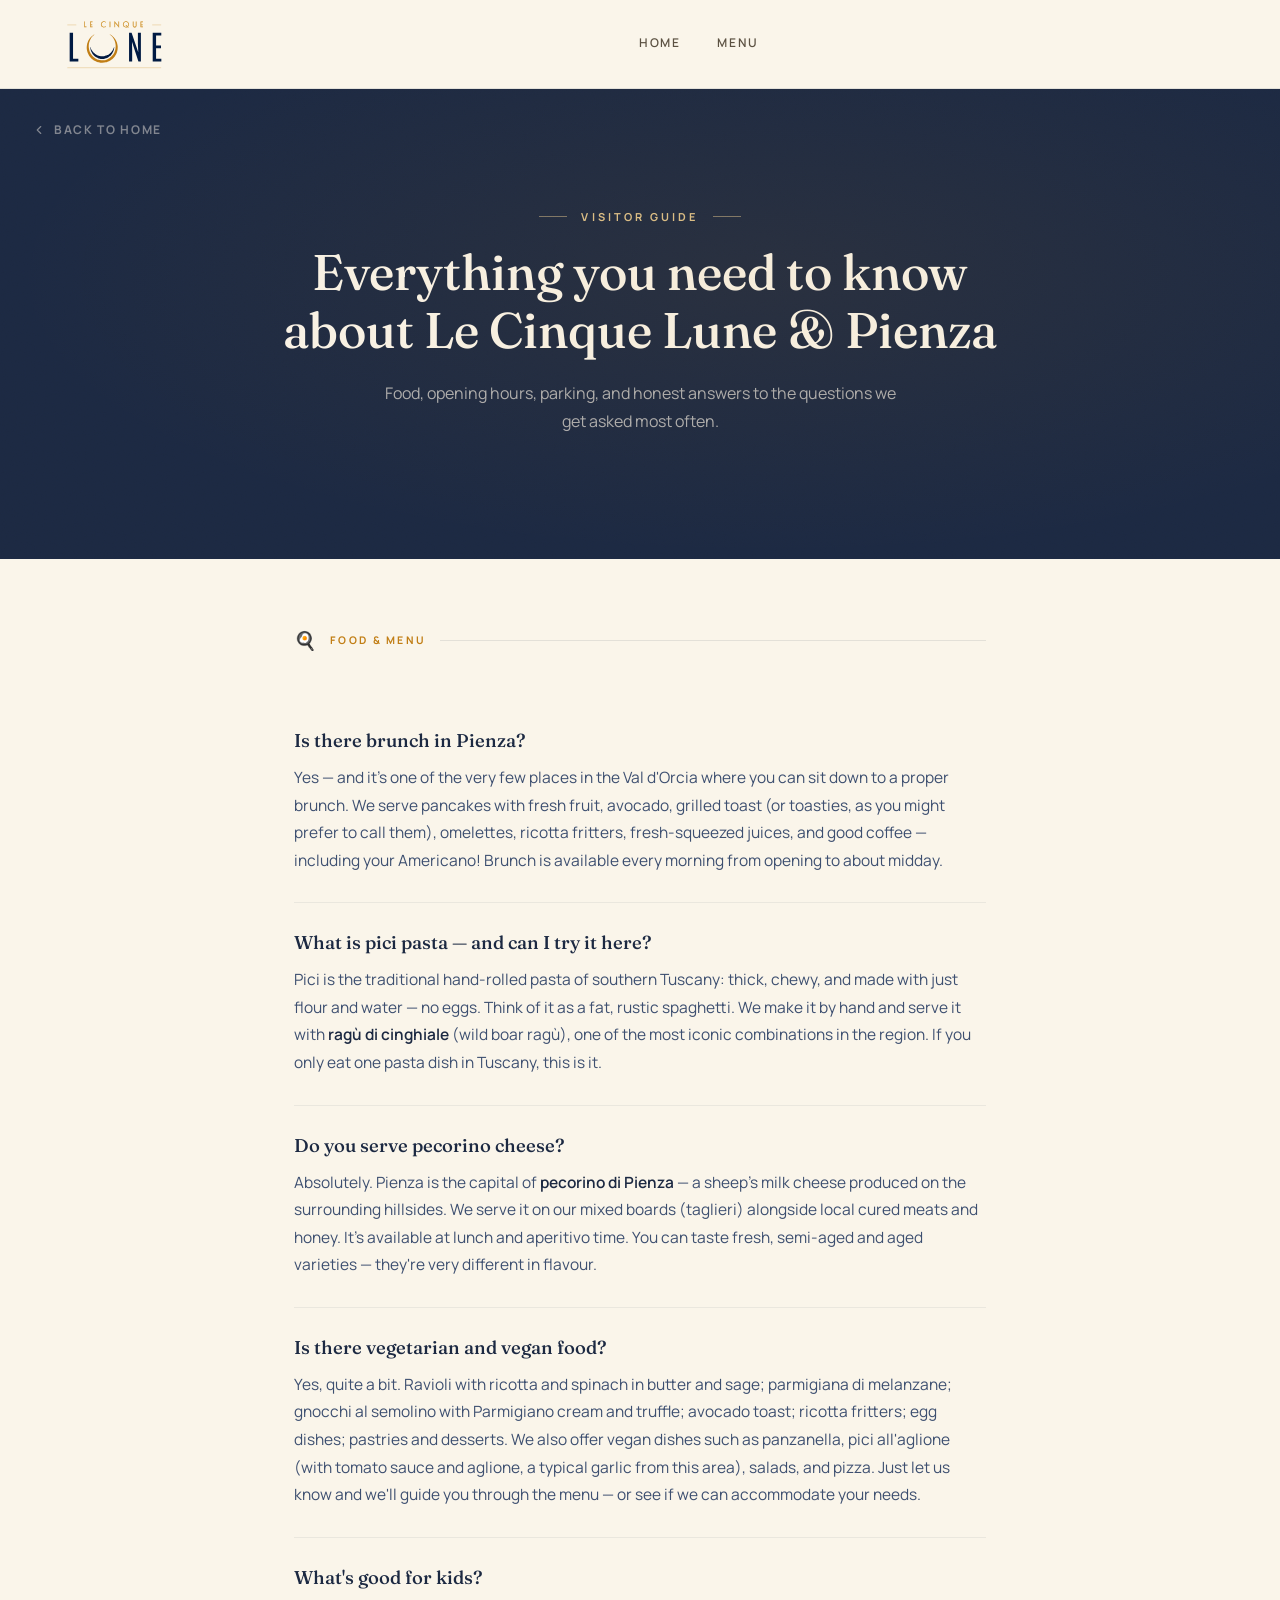
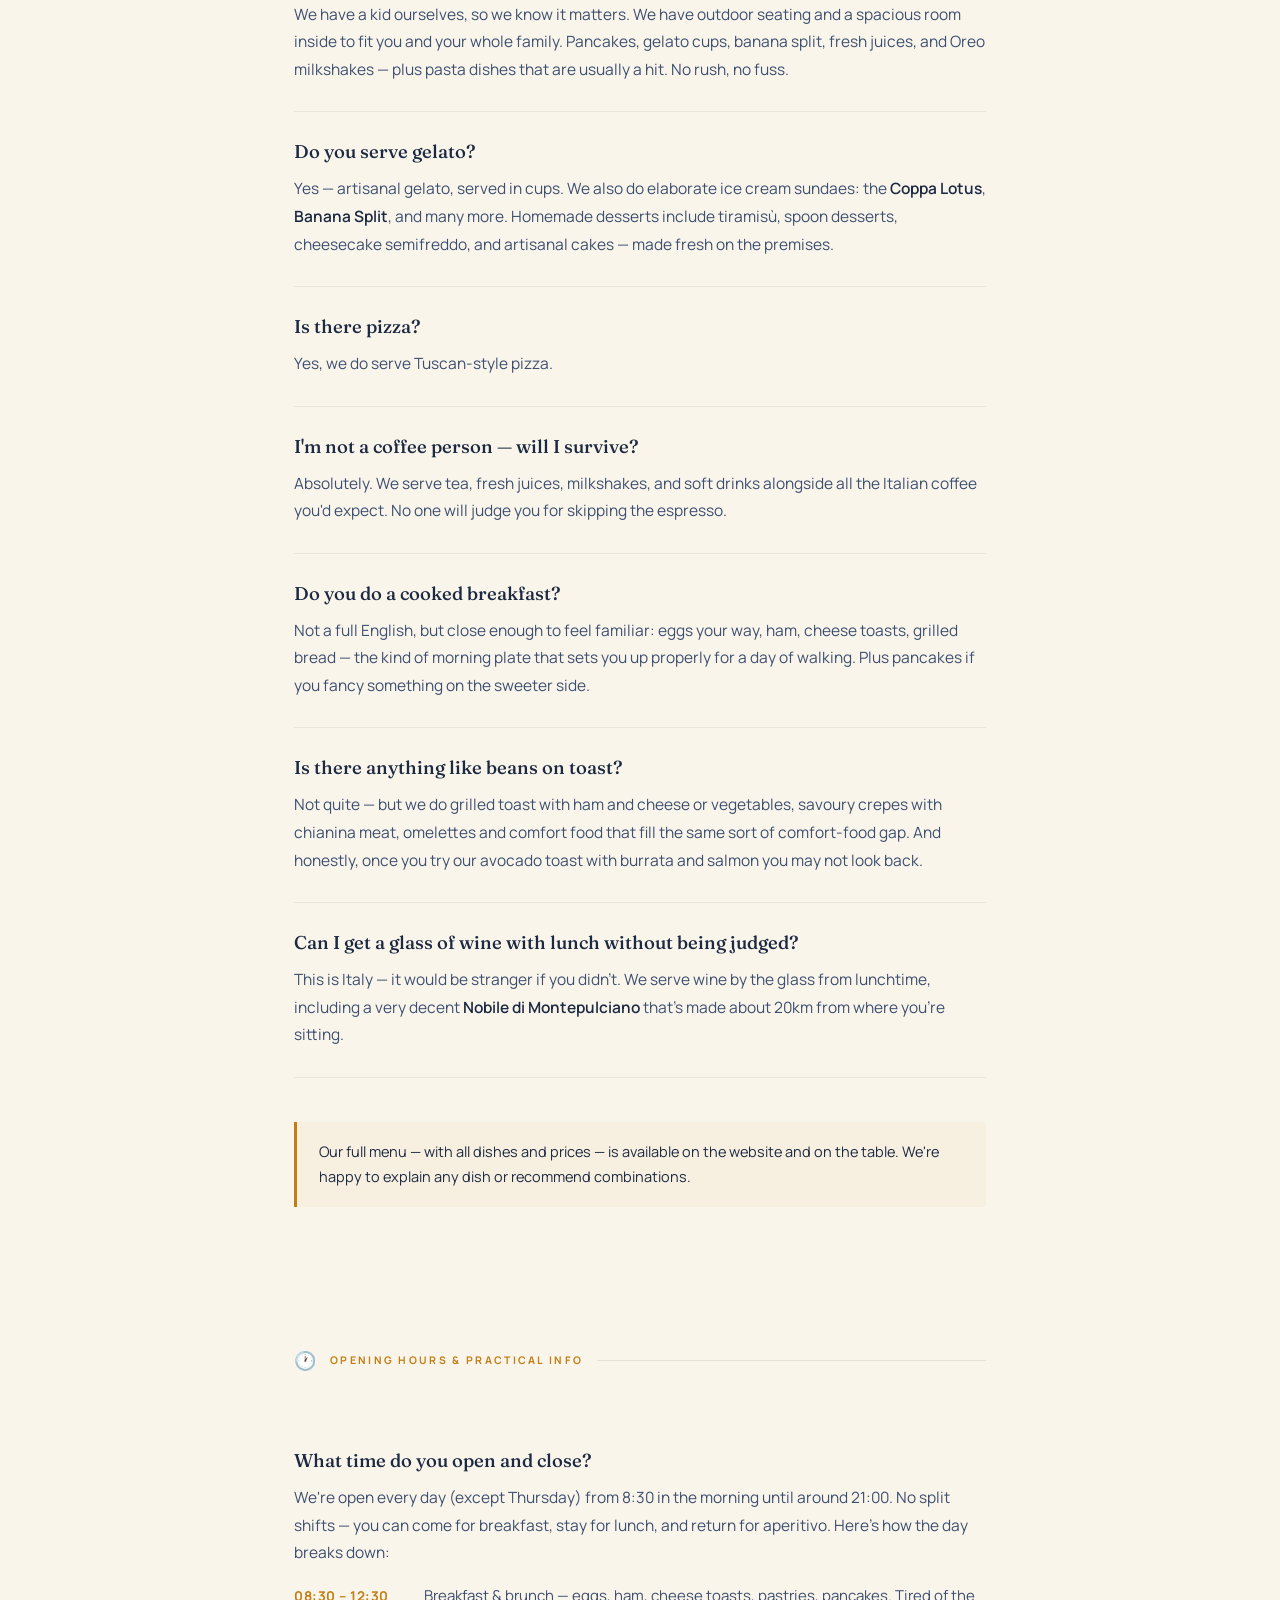
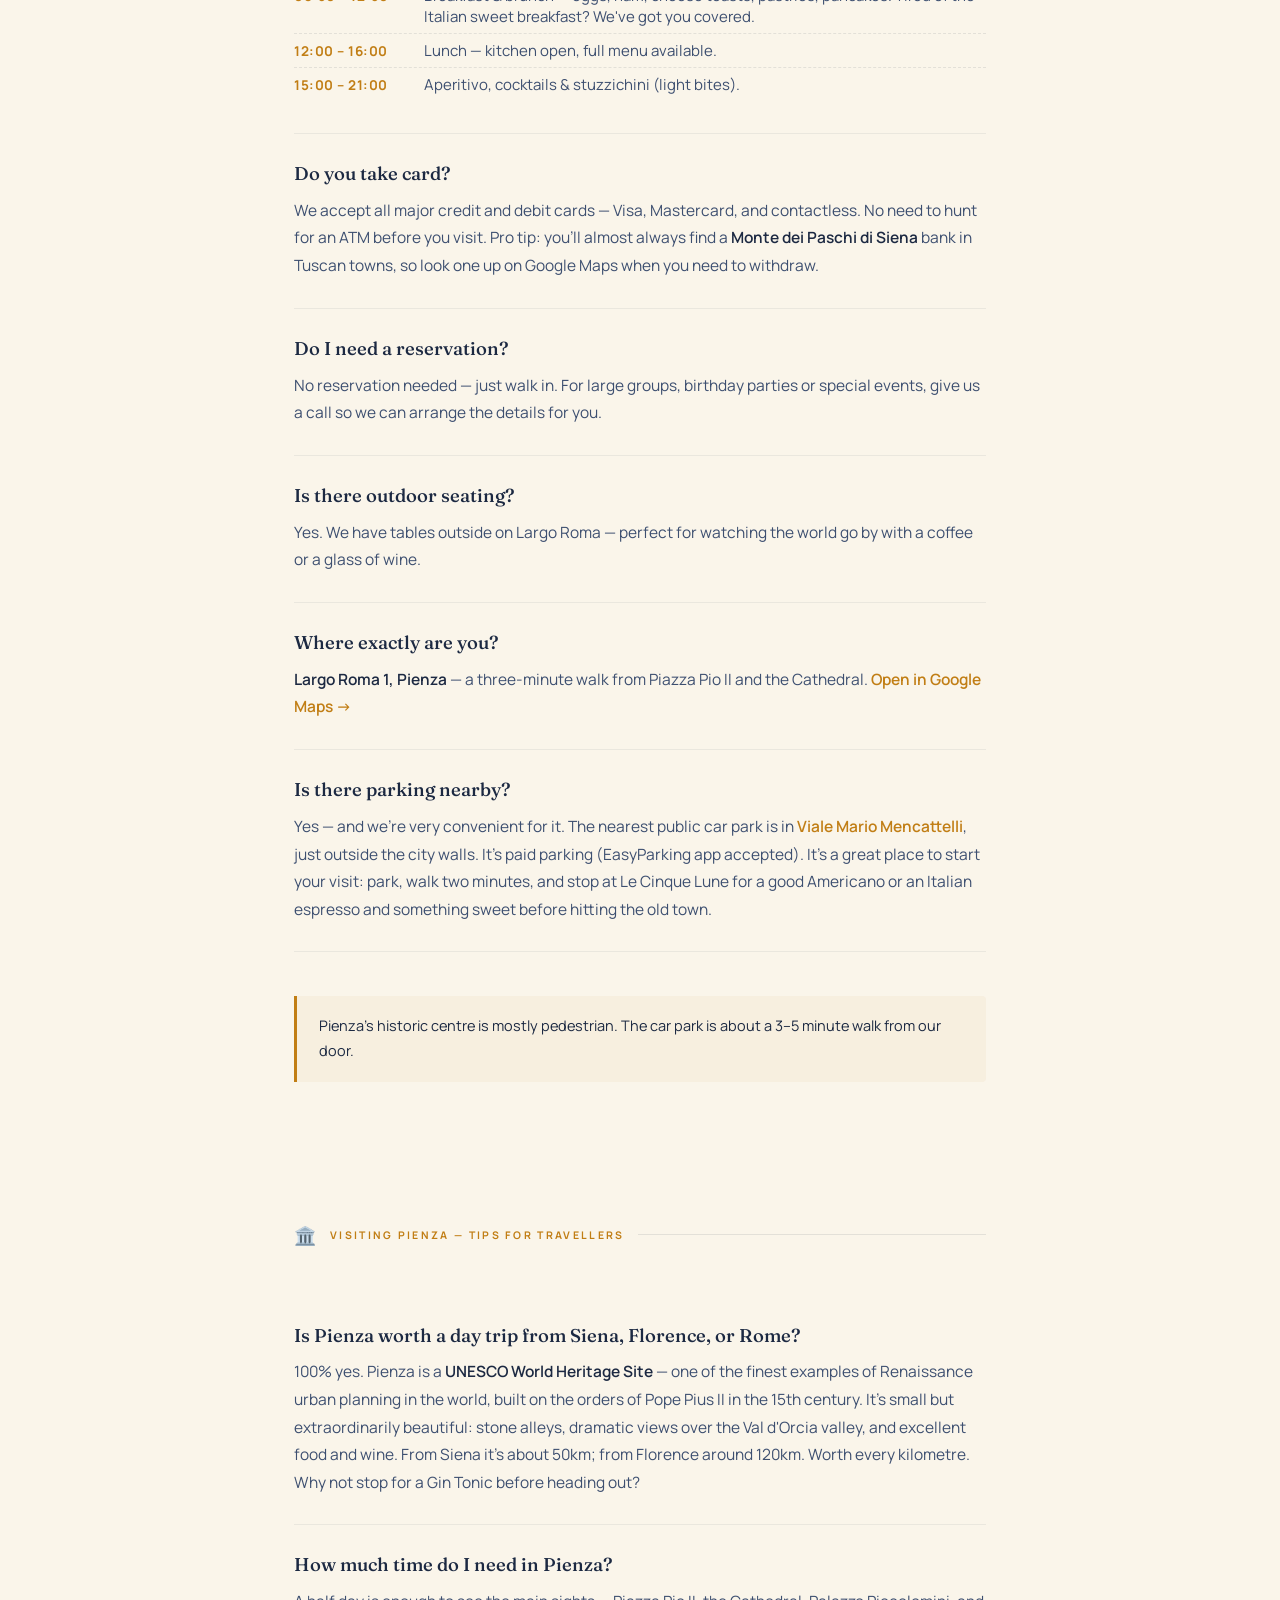
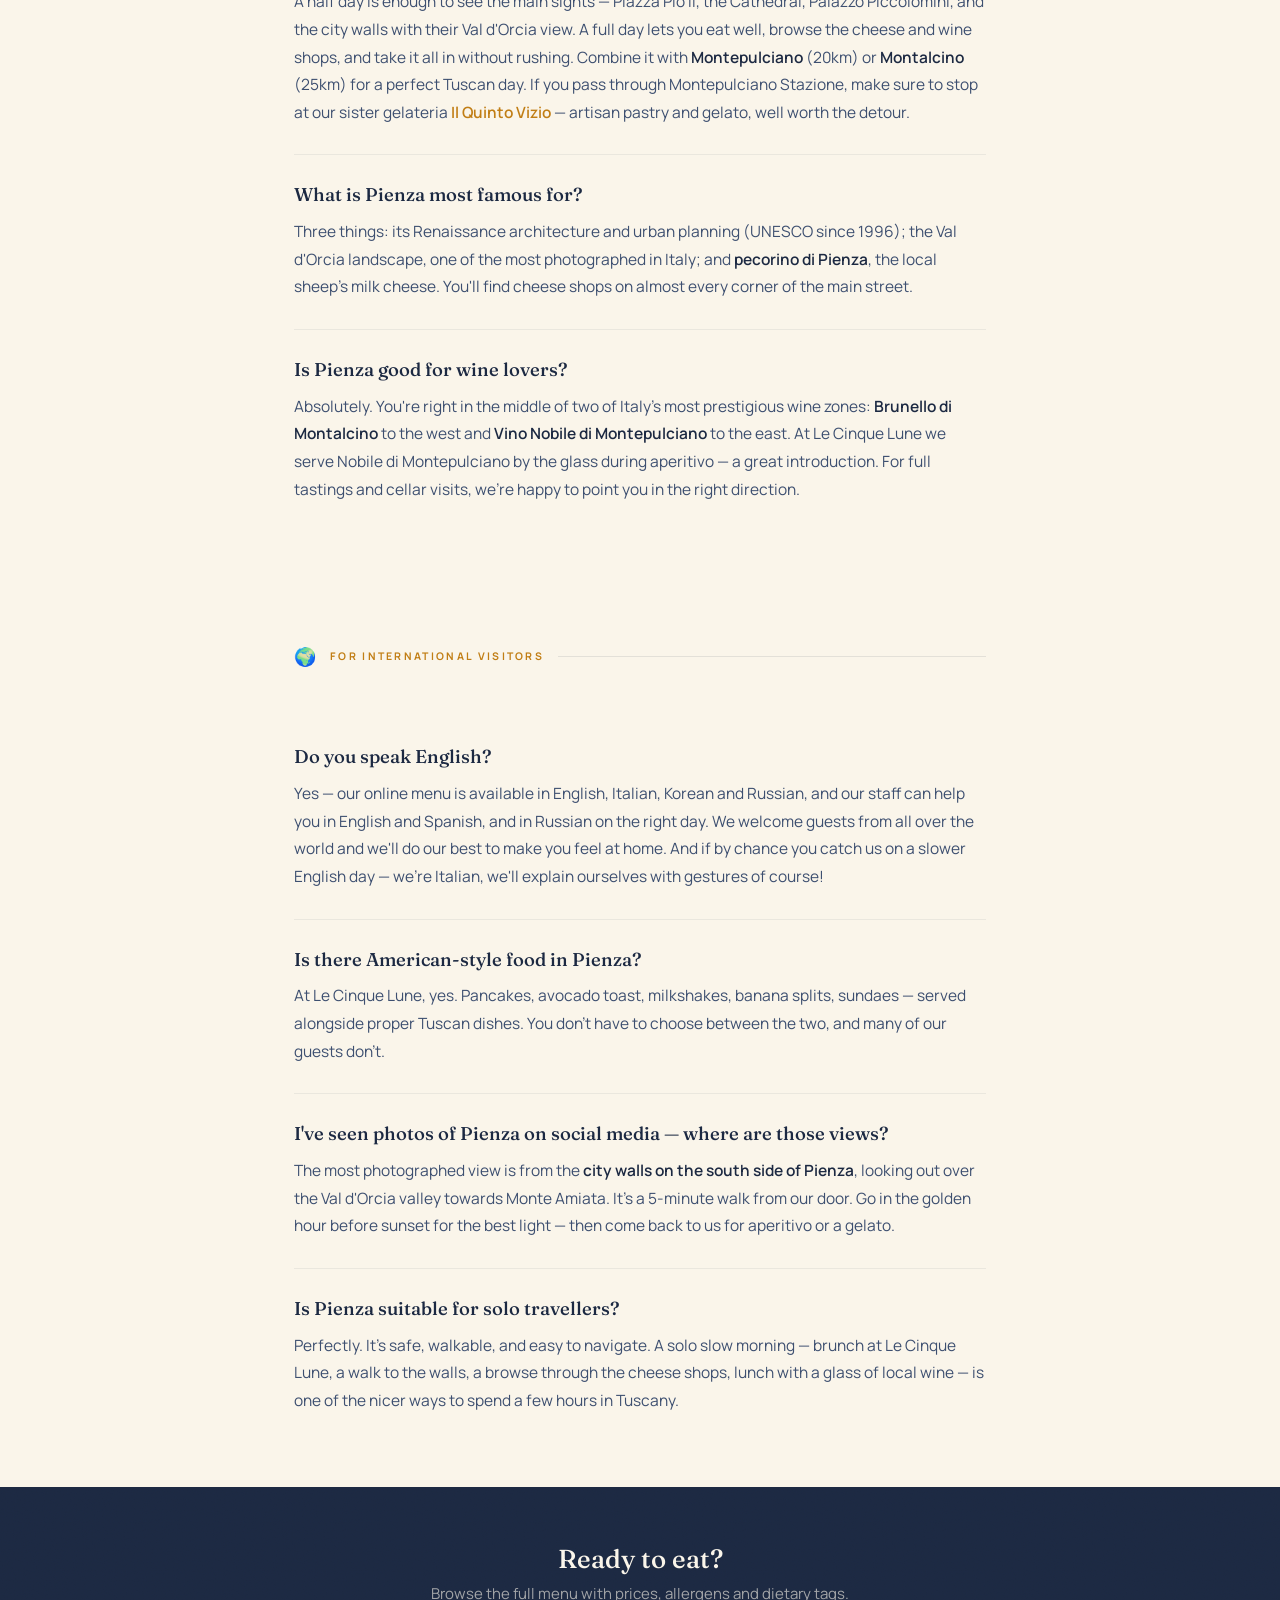
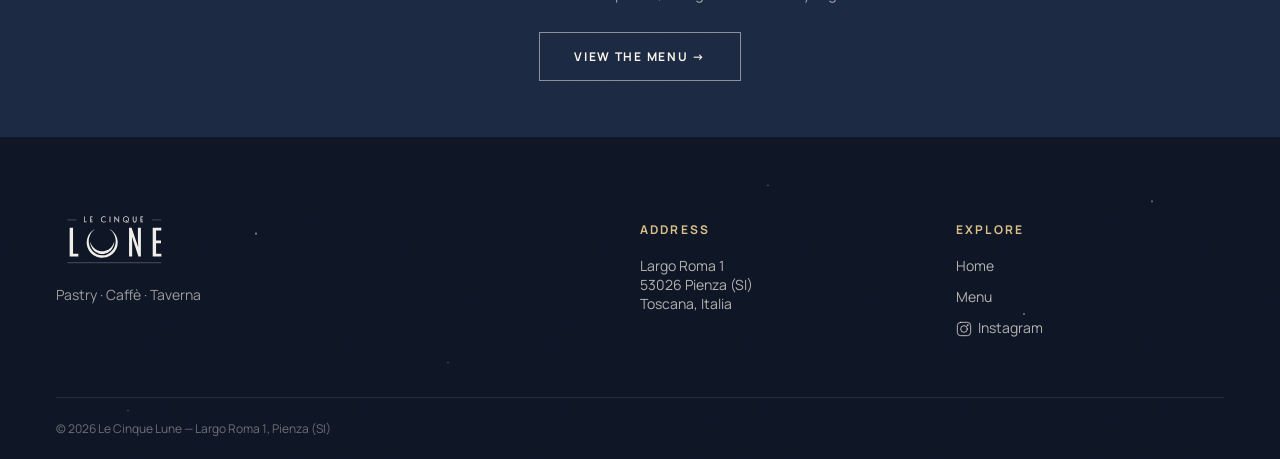
==== about-en.html @ 9eab8d83 "Aggiunge pagina Visitor Guide inglese e migliora SEO - Nuova about-en.html: FAQ completa (cibo, orar" ====
<!DOCTYPE html>
<html lang="en">
<head>
  <meta charset="UTF-8">
  <meta name="viewport" content="width=device-width, initial-scale=1.0">
  <title>Brunch, Food & Visiting Pienza | Le Cinque Lune Guide</title>
  <meta name="description" content="Everything you need to know about eating at Le Cinque Lune in Pienza — brunch, pici pasta, gelato, opening hours, parking, and tips for visiting the Val d'Orcia.">
  <link rel="icon" type="image/svg+xml" href="logo/favicon.svg">
  <link rel="preconnect" href="https://fonts.googleapis.com">
  <link rel="preconnect" href="https://fonts.gstatic.com" crossorigin>
  <link href="https://fonts.googleapis.com/css2?family=Antonio:wght@300&family=Fraunces:ital,opsz,wght@0,9..144,400;0,9..144,500;0,9..144,600;1,9..144,400;1,9..144,500&family=Manrope:wght@400;500;600;700&display=swap" rel="stylesheet">
  <link rel="stylesheet" href="files/style.css">
  <script type="application/ld+json">
  {
    "@context": "https://schema.org",
    "@type": "FAQPage",
    "mainEntity": [
      {"@type":"Question","name":"Is there brunch in Pienza?","acceptedAnswer":{"@type":"Answer","text":"Yes — and Le Cinque Lune is one of the very few places in the Val d'Orcia where you can sit down to a proper brunch. Pancakes with fresh fruit, avocado, grilled toast, omelettes, ricotta fritters, fresh-squeezed juices, and good coffee. Brunch is available every morning from opening until about midday."}},
      {"@type":"Question","name":"What is pici pasta and can I try it in Pienza?","acceptedAnswer":{"@type":"Answer","text":"Pici is the traditional hand-rolled pasta of southern Tuscany: thick, chewy, made with just flour and water — no eggs. Think of it as a fat, rustic spaghetti. At Le Cinque Lune we make it by hand and serve it with ragù di cinghiale (wild boar ragù), one of the most iconic combinations in the region."}},
      {"@type":"Question","name":"Do you serve pecorino cheese in Pienza?","acceptedAnswer":{"@type":"Answer","text":"Absolutely. Pienza is the capital of pecorino di Pienza — a sheep's milk cheese produced on the surrounding hillsides. We serve it on mixed boards alongside local cured meats and honey at lunch and aperitivo time. Fresh, semi-aged and aged varieties are all available."}},
      {"@type":"Question","name":"Is there vegetarian and vegan food at Le Cinque Lune?","acceptedAnswer":{"@type":"Answer","text":"Yes, quite a bit. Ravioli with ricotta and spinach in butter and sage; parmigiana di melanzane; gnocchi al semolino with Parmigiano cream and truffle; avocado toast; ricotta fritters; egg dishes; pastries and desserts. We also offer vegan dishes such as panzanella, pici all'aglione, salads, and pizza."}},
      {"@type":"Question","name":"Do I need a reservation at Le Cinque Lune?","acceptedAnswer":{"@type":"Answer","text":"No reservation needed — just walk in. For large groups, birthday parties or special events, give us a call so we can arrange the details for you."}},
      {"@type":"Question","name":"What time does Le Cinque Lune open and close?","acceptedAnswer":{"@type":"Answer","text":"We're open every day (except Thursday) from 8:30 in the morning until around 21:00. No split shifts. Breakfast and brunch run from 08:30 to 12:30, lunch from 12:00 to 16:00, and aperitivo from 15:00 to 21:00."}},
      {"@type":"Question","name":"Is there parking near Le Cinque Lune in Pienza?","acceptedAnswer":{"@type":"Answer","text":"Yes. The nearest public car park is in Viale Mario Mencattelli, just outside the city walls — about a 3 to 5 minute walk from our door. It's a paid parking (EasyParking app accepted). Park, walk two minutes, and stop at Le Cinque Lune for a coffee or something sweet before hitting the old town."}},
      {"@type":"Question","name":"Is Pienza worth a day trip from Siena or Florence?","acceptedAnswer":{"@type":"Answer","text":"100% yes. Pienza is a UNESCO World Heritage Site — one of the finest examples of Renaissance urban planning in the world. It's small but extraordinarily beautiful: stone alleys, dramatic views over the Val d'Orcia, and excellent food and wine. From Siena it's about 50km; from Florence around 120km."}},
      {"@type":"Question","name":"What is Pienza most famous for?","acceptedAnswer":{"@type":"Answer","text":"Three things: its Renaissance architecture and urban planning (UNESCO since 1996); the Val d'Orcia landscape, one of the most photographed in Italy; and pecorino di Pienza, the local sheep's milk cheese. You'll find cheese shops on almost every corner of the main street."}},
      {"@type":"Question","name":"Is Pienza suitable for solo travellers?","acceptedAnswer":{"@type":"Answer","text":"Perfectly. It's safe, walkable, and easy to navigate. A solo slow morning — brunch at Le Cinque Lune, a walk to the walls, a browse through the cheese shops, lunch with a glass of local wine — is one of the nicer ways to spend a few hours in Tuscany."}}
    ]
  }
  </script>
  <style>
    .about-hero {
      background: var(--navy);
      padding: 120px 24px 88px;
      text-align: center;
      position: relative;
      overflow: hidden;
    }
    .about-hero::before {
      content: '';
      position: absolute;
      inset: 0;
      background: radial-gradient(ellipse at 60% 40%, rgba(193,126,21,0.08) 0%, transparent 70%);
      pointer-events: none;
    }
    .about-hero-eyebrow {
      font-family: 'Manrope', sans-serif;
      font-size: 11px;
      font-weight: 700;
      letter-spacing: 0.28em;
      text-transform: uppercase;
      color: var(--gold-light);
      display: flex;
      align-items: center;
      justify-content: center;
      gap: 14px;
      margin-bottom: 20px;
    }
    .about-hero-eyebrow::before,
    .about-hero-eyebrow::after {
      content: '';
      width: 28px;
      height: 1px;
      background: var(--gold-light);
      opacity: 0.5;
    }
    .about-hero h1 {
      font-family: 'Fraunces', serif;
      font-size: clamp(30px, 5.5vw, 50px);
      font-weight: 500;
      color: var(--cream);
      margin: 0 0 20px;
      line-height: 1.15;
    }
    .about-hero p {
      color: rgba(250,245,234,0.65);
      font-family: 'Manrope', sans-serif;
      font-size: 16px;
      max-width: 520px;
      margin: 0 auto 36px;
      line-height: 1.75;
    }
    .back-link {
      display: inline-flex;
      align-items: center;
      gap: 8px;
      font-family: 'Manrope', sans-serif;
      font-size: 12px;
      font-weight: 700;
      letter-spacing: 0.14em;
      text-transform: uppercase;
      color: rgba(250,245,234,0.45);
      text-decoration: none;
      position: absolute;
      top: 32px;
      left: 32px;
      transition: color 0.2s;
    }
    .back-link:hover { color: var(--cream); }
    .faq-wrap {
      max-width: 740px;
      margin: 0 auto;
      padding: 0 24px;
    }
    .faq-section {
      padding: 72px 0;
    }
    .section-label {
      display: flex;
      align-items: center;
      gap: 14px;
      margin-bottom: 52px;
    }
    .section-label-text {
      font-family: 'Manrope', sans-serif;
      font-size: 10.5px;
      font-weight: 700;
      letter-spacing: 0.22em;
      text-transform: uppercase;
      color: #C17E15;
      white-space: nowrap;
    }
    .section-label-icon {
      font-size: 18px;
      line-height: 1;
    }
    .section-label-line {
      flex: 1;
      height: 1px;
      background: rgba(28,41,66,0.1);
    }
    .faq-item {
      padding: 28px 0;
      border-bottom: 1px solid rgba(28,41,66,0.07);
    }
    .faq-item:last-child { border-bottom: none; padding-bottom: 0; }
    .faq-q {
      font-family: 'Fraunces', serif;
      font-size: 18.5px;
      font-weight: 500;
      color: var(--navy);
      margin: 0 0 10px;
      line-height: 1.35;
    }
    .faq-a {
      font-family: 'Manrope', sans-serif;
      font-size: 15.5px;
      color: #3d4f70;
      line-height: 1.78;
      margin: 0;
    }
    .faq-a strong { color: var(--navy); font-weight: 600; }
    .faq-a ul {
      margin: 10px 0 4px;
      padding-left: 18px;
    }
    .faq-a li { margin-bottom: 5px; }
    .hours-list {
      list-style: none;
      padding: 0;
      margin: 12px 0 4px;
    }
    .hours-list li {
      display: flex;
      gap: 0;
      align-items: baseline;
      padding: 6px 0;
      border-bottom: 1px dashed rgba(28,41,66,0.1);
      font-family: 'Manrope', sans-serif;
      font-size: 15px;
    }
    .hours-list li:last-child { border-bottom: none; }
    .hours-time {
      color: #C17E15;
      font-weight: 700;
      font-size: 13.5px;
      letter-spacing: 0.04em;
      min-width: 130px;
      flex-shrink: 0;
    }
    .hours-desc { color: #3d4f70; }
    .info-box {
      background: rgba(193,126,21,0.05);
      border-left: 3px solid #C17E15;
      padding: 18px 22px;
      margin: 44px 0 0;
      border-radius: 0 4px 4px 0;
    }
    .info-box p {
      font-family: 'Manrope', sans-serif;
      font-size: 14.5px;
      color: #1C2942;
      line-height: 1.7;
      margin: 0;
    }
    .menu-cta-strip {
      background: var(--navy);
      padding: 56px 24px;
      text-align: center;
    }
    .menu-cta-strip h2 {
      font-family: 'Fraunces', serif;
      font-size: 26px;
      font-weight: 500;
      color: var(--cream);
      margin: 0 0 8px;
    }
    .menu-cta-strip p {
      color: rgba(250,245,234,0.6);
      font-family: 'Manrope', sans-serif;
      font-size: 15px;
      margin: 0 0 28px;
    }
    .mobile-toggle { display: flex; flex-direction: column; gap: 5px; background: none; border: none; cursor: pointer; padding: 8px; }
    .mobile-toggle span { display: block; width: 22px; height: 1.5px; background: var(--navy); transition: 0.3s; }
    @media (min-width: 860px) { .mobile-toggle { display: none; } }
    .mobile-nav { display: none; padding: 16px 24px; border-top: 1px solid rgba(28,41,66,0.1); }
    .mobile-nav.open { display: block; }
    .mobile-nav a { display: block; padding: 12px 0; font-size: 14px; letter-spacing: 0.12em; font-weight: 600; text-transform: uppercase; color: var(--ink-soft); text-decoration: none; }
    @media (min-width: 860px) { .mobile-nav { display: none !important; } }
    @media (max-width: 600px) {
      .back-link { top: 20px; left: 20px; }
      .about-hero { padding: 100px 20px 72px; }
      .hours-time { min-width: 100px; font-size: 12.5px; }
    }
  </style>
</head>
<body>

  <header class="site-header">
    <div class="wrap">
      <nav class="nav">
        <a href="index.html" class="brand">
          <img src="logo/logo_orizzontale_v2.svg" alt="Le Cinque Lune">
        </a>
        <div class="nav-links">
          <a href="index.html" class="nav-link">Home</a>
          <a href="menu.html" class="nav-link">Menu</a>
        </div>
        <div class="nav-right">
          <button class="mobile-toggle" id="mobileToggle" aria-label="Menu">
            <span></span><span></span><span></span>
          </button>
        </div>
      </nav>
    </div>
    <div class="mobile-nav" id="mobileNav">
      <a href="index.html">Home</a>
      <a href="menu.html">Menu</a>
    </div>
  </header>
  <script>
    document.getElementById('mobileToggle').addEventListener('click', function() {
      document.getElementById('mobileNav').classList.toggle('open');
    });
  </script>

  <section class="about-hero grain">
    <a href="index.html" class="back-link">
      <svg width="14" height="14" viewBox="0 0 24 24" fill="none" stroke="currentColor" stroke-width="2" stroke-linecap="round" stroke-linejoin="round"><polyline points="15 18 9 12 15 6"/></svg>
      Back to Home
    </a>
    <div class="about-hero-eyebrow">VISITOR GUIDE</div>
    <h1>Everything you need to know<br>about Le Cinque Lune & Pienza</h1>
    <p>Food, opening hours, parking, and honest answers to the questions we get asked most often.</p>
  </section>

  <div style="background: var(--cream-bg, #FAF5EA);">
    <div class="faq-wrap">

      <!-- SECTION 1: FOOD & MENU -->
      <section class="faq-section">
        <div class="section-label">
          <span class="section-label-icon">🍳</span>
          <span class="section-label-text">Food &amp; Menu</span>
          <span class="section-label-line"></span>
        </div>

        <div class="faq-item">
          <h2 class="faq-q">Is there brunch in Pienza?</h2>
          <p class="faq-a">Yes — and it's one of the very few places in the Val d'Orcia where you can sit down to a proper brunch. We serve pancakes with fresh fruit, avocado, grilled toast (or toasties, as you might prefer to call them), omelettes, ricotta fritters, fresh-squeezed juices, and good coffee — including your Americano! Brunch is available every morning from opening to about midday.</p>
        </div>

        <div class="faq-item">
          <h2 class="faq-q">What is pici pasta — and can I try it here?</h2>
          <p class="faq-a">Pici is the traditional hand-rolled pasta of southern Tuscany: thick, chewy, and made with just flour and water — no eggs. Think of it as a fat, rustic spaghetti. We make it by hand and serve it with <strong>ragù di cinghiale</strong> (wild boar ragù), one of the most iconic combinations in the region. If you only eat one pasta dish in Tuscany, this is it.</p>
        </div>

        <div class="faq-item">
          <h2 class="faq-q">Do you serve pecorino cheese?</h2>
          <p class="faq-a">Absolutely. Pienza is the capital of <strong>pecorino di Pienza</strong> — a sheep's milk cheese produced on the surrounding hillsides. We serve it on our mixed boards (taglieri) alongside local cured meats and honey. It's available at lunch and aperitivo time. You can taste fresh, semi-aged and aged varieties — they're very different in flavour.</p>
        </div>

        <div class="faq-item">
          <h2 class="faq-q">Is there vegetarian and vegan food?</h2>
          <p class="faq-a">Yes, quite a bit. Ravioli with ricotta and spinach in butter and sage; parmigiana di melanzane; gnocchi al semolino with Parmigiano cream and truffle; avocado toast; ricotta fritters; egg dishes; pastries and desserts. We also offer vegan dishes such as panzanella, pici all'aglione (with tomato sauce and aglione, a typical garlic from this area), salads, and pizza. Just let us know and we'll guide you through the menu — or see if we can accommodate your needs.</p>
        </div>

        <div class="faq-item">
          <h2 class="faq-q">What's good for kids?</h2>
          <p class="faq-a">We have a kid ourselves, so we know it matters. We have outdoor seating and a spacious room inside to fit you and your whole family. Pancakes, gelato cups, banana split, fresh juices, and Oreo milkshakes — plus pasta dishes that are usually a hit. No rush, no fuss.</p>
        </div>

        <div class="faq-item">
          <h2 class="faq-q">Do you serve gelato?</h2>
          <p class="faq-a">Yes — artisanal gelato, served in cups. We also do elaborate ice cream sundaes: the <strong>Coppa Lotus</strong>, <strong>Banana Split</strong>, and many more. Homemade desserts include tiramisù, spoon desserts, cheesecake semifreddo, and artisanal cakes — made fresh on the premises.</p>
        </div>

        <div class="faq-item">
          <h2 class="faq-q">Is there pizza?</h2>
          <p class="faq-a">Yes, we do serve Tuscan-style pizza.</p>
        </div>

        <div class="faq-item">
          <h2 class="faq-q">I'm not a coffee person — will I survive?</h2>
          <p class="faq-a">Absolutely. We serve tea, fresh juices, milkshakes, and soft drinks alongside all the Italian coffee you'd expect. No one will judge you for skipping the espresso.</p>
        </div>

        <div class="faq-item">
          <h2 class="faq-q">Do you do a cooked breakfast?</h2>
          <p class="faq-a">Not a full English, but close enough to feel familiar: eggs your way, ham, cheese toasts, grilled bread — the kind of morning plate that sets you up properly for a day of walking. Plus pancakes if you fancy something on the sweeter side.</p>
        </div>

        <div class="faq-item">
          <h2 class="faq-q">Is there anything like beans on toast?</h2>
          <p class="faq-a">Not quite — but we do grilled toast with ham and cheese or vegetables, savoury crepes with chianina meat, omelettes and comfort food that fill the same sort of comfort-food gap. And honestly, once you try our avocado toast with burrata and salmon you may not look back.</p>
        </div>

        <div class="faq-item">
          <h2 class="faq-q">Can I get a glass of wine with lunch without being judged?</h2>
          <p class="faq-a">This is Italy — it would be stranger if you didn't. We serve wine by the glass from lunchtime, including a very decent <strong>Nobile di Montepulciano</strong> that's made about 20km from where you're sitting.</p>
        </div>

        <div class="info-box">
          <p>Our full menu — with all dishes and prices — is available on the website and on the table. We're happy to explain any dish or recommend combinations.</p>
        </div>
      </section>

      <!-- SECTION 2: OPENING HOURS & PRACTICAL INFO -->
      <section class="faq-section">
        <div class="section-label">
          <span class="section-label-icon">🕐</span>
          <span class="section-label-text">Opening Hours &amp; Practical Info</span>
          <span class="section-label-line"></span>
        </div>

        <div class="faq-item">
          <h2 class="faq-q">What time do you open and close?</h2>
          <p class="faq-a">We're open every day (except Thursday) from 8:30 in the morning until around 21:00. No split shifts — you can come for breakfast, stay for lunch, and return for aperitivo. Here's how the day breaks down:</p>
          <ul class="hours-list">
            <li><span class="hours-time">08:30 – 12:30</span><span class="hours-desc">Breakfast &amp; brunch — eggs, ham, cheese toasts, pastries, pancakes. Tired of the Italian sweet breakfast? We've got you covered.</span></li>
            <li><span class="hours-time">12:00 – 16:00</span><span class="hours-desc">Lunch — kitchen open, full menu available.</span></li>
            <li><span class="hours-time">15:00 – 21:00</span><span class="hours-desc">Aperitivo, cocktails &amp; stuzzichini (light bites).</span></li>
          </ul>
        </div>

        <div class="faq-item">
          <h2 class="faq-q">Do you take card?</h2>
          <p class="faq-a">We accept all major credit and debit cards — Visa, Mastercard, and contactless. No need to hunt for an ATM before you visit. Pro tip: you'll almost always find a <strong>Monte dei Paschi di Siena</strong> bank in Tuscan towns, so look one up on Google Maps when you need to withdraw.</p>
        </div>

        <div class="faq-item">
          <h2 class="faq-q">Do I need a reservation?</h2>
          <p class="faq-a">No reservation needed — just walk in. For large groups, birthday parties or special events, give us a call so we can arrange the details for you.</p>
        </div>

        <div class="faq-item">
          <h2 class="faq-q">Is there outdoor seating?</h2>
          <p class="faq-a">Yes. We have tables outside on Largo Roma — perfect for watching the world go by with a coffee or a glass of wine.</p>
        </div>

        <div class="faq-item">
          <h2 class="faq-q">Where exactly are you?</h2>
          <p class="faq-a"><strong>Largo Roma 1, Pienza</strong> — a three-minute walk from Piazza Pio II and the Cathedral. <a href="https://www.google.com/maps?cid=9478944288690319707" target="_blank" rel="noopener" style="color:#C17E15; text-decoration:none; font-weight:600;">Open in Google Maps →</a></p>
        </div>

        <div class="faq-item">
          <h2 class="faq-q">Is there parking nearby?</h2>
          <p class="faq-a">Yes — and we're very convenient for it. The nearest public car park is in <a href="https://maps.app.goo.gl/NRo9nQ22TKFcrTMz8" target="_blank" rel="noopener" style="color:#C17E15; font-weight:600; text-decoration:none;">Viale Mario Mencattelli</a>, just outside the city walls. It's paid parking (EasyParking app accepted). It's a great place to start your visit: park, walk two minutes, and stop at Le Cinque Lune for a good Americano or an Italian espresso and something sweet before hitting the old town.</p>
        </div>

        <div class="info-box">
          <p>Pienza's historic centre is mostly pedestrian. The car park is about a 3–5 minute walk from our door.</p>
        </div>
      </section>

      <!-- SECTION 3: VISITING PIENZA -->
      <section class="faq-section">
        <div class="section-label">
          <span class="section-label-icon">🏛️</span>
          <span class="section-label-text">Visiting Pienza — Tips for Travellers</span>
          <span class="section-label-line"></span>
        </div>

        <div class="faq-item">
          <h2 class="faq-q">Is Pienza worth a day trip from Siena, Florence, or Rome?</h2>
          <p class="faq-a">100% yes. Pienza is a <strong>UNESCO World Heritage Site</strong> — one of the finest examples of Renaissance urban planning in the world, built on the orders of Pope Pius II in the 15th century. It's small but extraordinarily beautiful: stone alleys, dramatic views over the Val d'Orcia valley, and excellent food and wine. From Siena it's about 50km; from Florence around 120km. Worth every kilometre. Why not stop for a Gin Tonic before heading out?</p>
        </div>

        <div class="faq-item">
          <h2 class="faq-q">How much time do I need in Pienza?</h2>
          <p class="faq-a">A half day is enough to see the main sights — Piazza Pio II, the Cathedral, Palazzo Piccolomini, and the city walls with their Val d'Orcia view. A full day lets you eat well, browse the cheese and wine shops, and take it all in without rushing. Combine it with <strong>Montepulciano</strong> (20km) or <strong>Montalcino</strong> (25km) for a perfect Tuscan day. If you pass through Montepulciano Stazione, make sure to stop at our sister gelateria <a href="https://www.google.com/maps/place/Il+Quinto+Vizio+Art+Studio+-+Pastry+%26+Gelato/@43.1358954,11.853665,594m/data=!3m2!1e3!5s0x1329584d531e3a13:0x9817aaa191570233!4m6!3m5!1s0x1329584d52f9f175:0xb7685c6ac3a3e379!8m2!3d43.1358919!4d11.8554802!16s%2Fg%2F11bbt8q7f3?entry=ttu&g_ep=EgoyMDI2MDgwMy4wIKXMDSoASAFQAw%3D%3D" target="_blank" rel="noopener" style="color:#C17E15; font-weight:600; text-decoration:none;">Il Quinto Vizio</a> — artisan pastry and gelato, well worth the detour.</p>
        </div>

        <div class="faq-item">
          <h2 class="faq-q">What is Pienza most famous for?</h2>
          <p class="faq-a">Three things: its Renaissance architecture and urban planning (UNESCO since 1996); the Val d'Orcia landscape, one of the most photographed in Italy; and <strong>pecorino di Pienza</strong>, the local sheep's milk cheese. You'll find cheese shops on almost every corner of the main street.</p>
        </div>

        <div class="faq-item">
          <h2 class="faq-q">Is Pienza good for wine lovers?</h2>
          <p class="faq-a">Absolutely. You're right in the middle of two of Italy's most prestigious wine zones: <strong>Brunello di Montalcino</strong> to the west and <strong>Vino Nobile di Montepulciano</strong> to the east. At Le Cinque Lune we serve Nobile di Montepulciano by the glass during aperitivo — a great introduction. For full tastings and cellar visits, we're happy to point you in the right direction.</p>
        </div>
      </section>

      <!-- SECTION 4: FOR INTERNATIONAL VISITORS -->
      <section class="faq-section">
        <div class="section-label">
          <span class="section-label-icon">🌍</span>
          <span class="section-label-text">For International Visitors</span>
          <span class="section-label-line"></span>
        </div>

        <div class="faq-item">
          <h2 class="faq-q">Do you speak English?</h2>
          <p class="faq-a">Yes — our online menu is available in English, Italian, Korean and Russian, and our staff can help you in English and Spanish, and in Russian on the right day. We welcome guests from all over the world and we'll do our best to make you feel at home. And if by chance you catch us on a slower English day — we're Italian, we'll explain ourselves with gestures of course!</p>
        </div>

        <div class="faq-item">
          <h2 class="faq-q">Is there American-style food in Pienza?</h2>
          <p class="faq-a">At Le Cinque Lune, yes. Pancakes, avocado toast, milkshakes, banana splits, sundaes — served alongside proper Tuscan dishes. You don't have to choose between the two, and many of our guests don't.</p>
        </div>

        <div class="faq-item">
          <h2 class="faq-q">I've seen photos of Pienza on social media — where are those views?</h2>
          <p class="faq-a">The most photographed view is from the <strong>city walls on the south side of Pienza</strong>, looking out over the Val d'Orcia valley towards Monte Amiata. It's a 5-minute walk from our door. Go in the golden hour before sunset for the best light — then come back to us for aperitivo or a gelato.</p>
        </div>

        <div class="faq-item">
          <h2 class="faq-q">Is Pienza suitable for solo travellers?</h2>
          <p class="faq-a">Perfectly. It's safe, walkable, and easy to navigate. A solo slow morning — brunch at Le Cinque Lune, a walk to the walls, a browse through the cheese shops, lunch with a glass of local wine — is one of the nicer ways to spend a few hours in Tuscany.</p>
        </div>
      </section>

    </div>
  </div>

  <!-- CTA strip -->
  <div class="menu-cta-strip grain">
    <h2>Ready to eat?</h2>
    <p>Browse the full menu with prices, allergens and dietary tags.</p>
    <a href="menu.html" class="btn btn-outline-cream">View the Menu →</a>
  </div>

  <footer class="site-footer grain">
    <div class="stars"></div>
    <div class="wrap" style="position:relative; z-index:2">
      <div class="footer-grid">
        <div>
          <a href="index.html" class="brand footer-brand" style="margin-bottom:16px">
            <img src="logo/logo_orizzontale_v2.svg" alt="Le Cinque Lune" class="footer-logo">
          </a>
          <p style="color:rgba(250,245,234,0.6); font-size:14px; margin-top:12px">Pastry · Caffè · Taverna</p>
        </div>
        <div>
          <p class="footer-label">ADDRESS</p>
          <p class="footer-link">Largo Roma 1<br>53026 Pienza (SI)<br>Toscana, Italia</p>
        </div>
        <div>
          <p class="footer-label">EXPLORE</p>
          <a href="index.html" class="footer-link">Home</a>
          <a href="menu.html" class="footer-link">Menu</a>
          <a href="https://instagram.com/" target="_blank" rel="noopener" class="footer-link" style="margin-top:8px">
            <svg width="16" height="16" viewBox="0 0 24 24" fill="none" stroke="currentColor" stroke-width="1.5" stroke-linecap="round" stroke-linejoin="round" style="vertical-align:middle; margin-right:6px"><rect x="2" y="2" width="20" height="20" rx="5"/><circle cx="12" cy="12" r="5"/><circle cx="17.5" cy="6.5" r="1.5" fill="currentColor" stroke="none"/></svg>Instagram
          </a>
        </div>
      </div>
      <div class="footer-bottom">
        <div class="footer-bottom-inner">
          <small style="color:rgba(250,245,234,0.4); font-size:12px">© 2026 Le Cinque Lune — Largo Roma 1, Pienza (SI)</small>
        </div>
      </div>
    </div>
  </footer>

</body>
</html>
---- files/style.css ----
/* ============================================================
   LE CINQUE LUNE — Design System
   Warm moonlit Tuscan taverna: deep navy, warm gold, honey stone
   ============================================================ */

:root {
  --navy: #1c2942;
  --navy-deep: #0e1626;
  --navy-soft: #2c3d5a;
  --gold: #bb9457;
  --gold-light: #dcc08a;
  --gold-deep: #8a6a34;
  --cream: #faf5ea;
  --cream-deep: #f1e6ce;
  --stone: #e7dcc3;
  --terracotta: #b1522f;
  --ink: #2b241c;
  --ink-soft: #5c5142;
  --ink-faint: #8a8071;
}

* { box-sizing: border-box; }

html { scroll-behavior: smooth; }

body {
  margin: 0;
  background-color: var(--cream);
  color: var(--ink);
  font-family: 'Manrope', sans-serif;
  -webkit-font-smoothing: antialiased;
  overflow-x: hidden;
}

.font-display { font-family: 'Fraunces', serif; }

img { max-width: 100%; display: block; }

a { color: inherit; text-decoration: none; }

::selection { background: var(--gold); color: var(--cream); }

/* ---------- Layout helpers ---------- */
.wrap { max-width: 1280px; margin: 0 auto; padding: 0 24px; }
@media (min-width: 768px) { .wrap { padding: 0 56px; } }

/* ---------- Texture ---------- */
.grain { position: relative; }
.grain::after {
  content: "";
  position: absolute; inset: 0; pointer-events: none;
  opacity: 0.05; mix-blend-mode: overlay;
  background-image: url("data:image/svg+xml;utf8,<svg xmlns='http://www.w3.org/2000/svg' width='200' height='200'><filter id='n'><feTurbulence type='fractalNoise' baseFrequency='0.9' numOctaves='2' stitchTiles='stitch'/></filter><rect width='100%25' height='100%25' filter='url(%23n)'/></svg>");
}

.stars {
  position: absolute; inset: 0; pointer-events: none;
  background-image:
    radial-gradient(1.5px 1.5px at 20% 30%, rgba(255,255,255,0.7), transparent),
    radial-gradient(1px 1px at 60% 15%, rgba(255,255,255,0.5), transparent),
    radial-gradient(1.5px 1.5px at 80% 55%, rgba(255,255,255,0.6), transparent),
    radial-gradient(1px 1px at 35% 70%, rgba(255,255,255,0.4), transparent),
    radial-gradient(1.5px 1.5px at 90% 20%, rgba(255,255,255,0.5), transparent),
    radial-gradient(1px 1px at 10% 85%, rgba(255,255,255,0.4), transparent);
  background-repeat: no-repeat;
}

/* ---------- Header / Nav ---------- */
.site-header {
  position: sticky; top: 0; z-index: 100;
  background: rgba(250, 245, 234, 0.9);
  backdrop-filter: blur(10px);
  border-bottom: 1px solid rgba(28, 41, 66, 0.1);
}
.site-header .nav {
  display: flex; align-items: center; justify-content: space-between;
  padding: 14px 0;
}
.brand { display: flex; align-items: center; gap: 12px; }
.brand img { height: 60px; width: auto; }
.footer-logo { filter: brightness(0) invert(1) brightness(0.92) sepia(0.08); }

.nav-links { display: none; align-items: center; gap: 36px; }
@media (min-width: 860px) { .nav-links { display: flex; } }
.nav-link {
  font-size: 12px; letter-spacing: 0.16em; font-weight: 600; text-transform: uppercase;
  color: var(--ink-soft); position: relative; padding-bottom: 4px;
  transition: color 0.3s;
}
.nav-link:hover, .nav-link.active { color: var(--navy); }
.nav-link::after {
  content: ""; position: absolute; left: 0; bottom: 0; width: 100%; height: 1px;
  background: var(--gold); transform: scaleX(0); transform-origin: right;
  transition: transform 0.4s cubic-bezier(0.65,0,0.35,1);
}
.nav-link:hover::after, .nav-link.active::after { transform: scaleX(1); transform-origin: left; }

.nav-right { display: flex; align-items: center; gap: 14px; }

/* Language dropdown */
.lang-switch { position: relative; }
.lang-btn {
  display: flex; align-items: center; gap: 6px;
  border: 1px solid rgba(28,41,66,0.25); background: transparent;
  padding: 9px 14px; font-size: 12px; letter-spacing: 0.1em; font-weight: 600;
  color: var(--navy); cursor: pointer; border-radius: 2px;
  transition: border-color 0.3s, background 0.3s;
  font-family: 'Manrope', sans-serif;
}
.lang-btn:hover { border-color: var(--navy); background: rgba(28,41,66,0.04); }
.lang-btn svg { width: 10px; height: 10px; transition: transform 0.3s; }
.lang-btn.open svg { transform: rotate(180deg); }
.lang-menu {
  position: absolute; top: calc(100% + 8px); right: 0;
  background: var(--cream); border: 1px solid rgba(28,41,66,0.15);
  box-shadow: 0 20px 40px -15px rgba(14,22,38,0.25);
  min-width: 150px; opacity: 0; visibility: hidden; transform: translateY(-8px);
  transition: all 0.25s cubic-bezier(0.22,1,0.36,1);
  z-index: 200;
}
.lang-menu.open { opacity: 1; visibility: visible; transform: translateY(0); }
.lang-option {
  display: flex; align-items: center; justify-content: space-between;
  width: 100%; padding: 12px 16px; background: none; border: none;
  font-size: 13px; color: var(--ink); cursor: pointer; text-align: left;
  font-family: 'Manrope', sans-serif;
  transition: background 0.2s;
}
.lang-option:hover { background: rgba(187,148,87,0.12); }
.lang-option.active { color: var(--gold-deep); font-weight: 700; }
.lang-option small { color: var(--ink-faint); font-size: 11px; letter-spacing: 0.05em; }

/* ---------- Moon divider ---------- */
.moon-divider { display: flex; align-items: center; justify-content: center; gap: 14px; }
.moon-divider .m { display: block; }
.moon-divider.gold .m circle, .moon-divider.gold .m path { fill: var(--gold); }
.moon-divider.cream .m circle, .moon-divider.cream .m path { fill: var(--cream); opacity: 0.85; }

/* ---------- Buttons ---------- */
.btn {
  display: inline-flex; align-items: center; gap: 10px;
  padding: 15px 34px; font-size: 12px; letter-spacing: 0.14em; font-weight: 700;
  text-transform: uppercase; cursor: pointer; border: 1px solid transparent;
  transition: all 0.4s cubic-bezier(0.22,1,0.36,1);
  font-family: 'Manrope', sans-serif;
}
.btn-gold { background: var(--gold); color: var(--navy-deep); }
.btn-gold:hover { background: var(--gold-light); transform: translateY(-2px); box-shadow: 0 14px 30px -10px rgba(187,148,87,0.5); }
.btn-outline-cream { border-color: rgba(250,245,234,0.5); color: var(--cream); }
.btn-outline-cream:hover { background: rgba(250,245,234,0.12); border-color: var(--cream); }
.btn-outline-navy { border-color: var(--navy); color: var(--navy); }
.btn-outline-navy:hover { background: var(--navy); color: var(--cream); }

/* ---------- Hero ---------- */
.hero {
  position: relative; height: 92vh; min-height: 620px; width: 100%; overflow: hidden;
}
.hero img { width: 100%; height: 100%; object-fit: cover; }
.hero-overlay {
  position: absolute; inset: 0;
  background: linear-gradient(180deg, rgba(14,22,38,0.55) 0%, rgba(14,22,38,0.25) 40%, rgba(14,22,38,0.7) 100%);
}
.hero-content {
  position: absolute; inset: 0; z-index: 10;
  display: flex; flex-direction: column; align-items: center; justify-content: center;
  text-align: center; padding: 0 20px;
}
@keyframes fadeUp { from { opacity: 0; transform: translateY(22px); } to { opacity: 1; transform: translateY(0); } }
.reveal { animation: fadeUp 1.1s cubic-bezier(0.22,1,0.36,1) both; }
.d1 { animation-delay: 0.1s; } .d2 { animation-delay: 0.3s; } .d3 { animation-delay: 0.5s; } .d4 { animation-delay: 0.7s; }

/* ---------- Sections ---------- */
.section { padding: 96px 0; }
@media (min-width: 768px) { .section { padding: 140px 0; } }
.section-navy { background: var(--navy-deep); color: var(--cream); position: relative; }

.eyebrow { font-size: 12px; letter-spacing: 0.22em; font-weight: 700; color: var(--gold-deep); margin-bottom: 18px; }
.section-navy .eyebrow { color: var(--gold-light); }

.heading-xl { font-family: 'Fraunces', serif; font-size: 42px; line-height: 1.12; font-weight: 500; }
@media (min-width: 768px) { .heading-xl { font-size: 58px; } }
.heading-lg { font-family: 'Fraunces', serif; font-size: 32px; line-height: 1.2; font-weight: 500; }
@media (min-width: 768px) { .heading-lg { font-size: 42px; } }

.body-text { font-size: 17px; line-height: 1.75; color: var(--ink-soft); }
.section-navy .body-text { color: rgba(250,245,234,0.75); }

/* ---------- Story tags ---------- */
.story-tag {
  display: inline-flex; align-items: center; gap: 8px;
  border: 1px solid rgba(28,41,66,0.25); padding: 8px 18px;
  font-size: 12px; letter-spacing: 0.1em; font-weight: 600; color: var(--navy);
}

/* ---------- Gallery ---------- */
.hover-zoom { overflow: hidden; }
.hover-zoom img { transition: transform 1.3s cubic-bezier(0.22,1,0.36,1); }
.hover-zoom:hover img { transform: scale(1.06); }

/* ---------- Menu page: category chips ---------- */
.cat-nav-scroll {
  position: sticky; top: 75px; z-index: 50;
  background: rgba(250,245,234,0.95); backdrop-filter: blur(8px);
  border-bottom: 1px solid rgba(28,41,66,0.1);
  overflow-x: auto; white-space: nowrap;
  padding: 20px 0 16px;
  scrollbar-width: none;
}
.cat-nav-scroll::-webkit-scrollbar { display: none; }
.cat-chip {
  display: inline-block; padding: 9px 18px; margin-right: 10px;
  border: 1px solid rgba(28,41,66,0.2); font-size: 12px; letter-spacing: 0.06em;
  font-weight: 600; color: var(--ink-soft); border-radius: 999px;
  transition: all 0.3s; cursor: pointer;
}
.cat-chip:hover { border-color: var(--gold); color: var(--navy); }
.cat-chip.active { background: var(--navy); border-color: var(--navy); color: var(--cream); }

/* ---------- Menu items ---------- */
.menu-category { padding: 64px 0; border-bottom: 1px solid rgba(28,41,66,0.08); scroll-margin-top: 150px; }
.menu-category:last-child { border-bottom: none; }
.menu-cat-header { display: flex; align-items: baseline; gap: 18px; margin-bottom: 40px; }
.menu-cat-number { font-family: 'Fraunces', serif; font-style: italic; font-size: 15px; color: var(--gold-deep); }
.menu-cat-title { font-family: 'Fraunces', serif; font-size: 30px; font-weight: 500; }
@media (min-width: 768px) { .menu-cat-title { font-size: 36px; } }

.menu-items-grid { display: grid; grid-template-columns: 1fr; gap: 4px; }
@media (min-width: 900px) { .menu-items-grid { grid-template-columns: 1fr 1fr; column-gap: 56px; } }

.menu-item-row { padding: 16px 0; border-bottom: 1px dotted rgba(28,41,66,0.18); }
.menu-items-grid .menu-item-row:last-child { border-bottom: none; }
.menu-items-grid .menu-item-row:has(+ .menu-subsection-heading) { border-bottom: none; }
.menu-item-top { display: flex; justify-content: space-between; align-items: baseline; gap: 12px; }
.menu-item-name { font-family: 'Fraunces', serif; font-size: 17px; font-weight: 500; color: var(--ink); }
.menu-item-price { font-family: 'Fraunces', serif; font-style: italic; font-size: 16px; color: var(--gold-deep); white-space: nowrap; flex-shrink: 0; }
.menu-item-desc { font-size: 13.5px; color: var(--ink-faint); margin-top: 4px; line-height: 1.5; font-style: italic; }

.menu-item-has-img { display: flex; gap: 16px; align-items: center; }
.menu-item-img { width: 72px; height: 72px; border-radius: 6px; object-fit: cover; flex-shrink: 0; }
.menu-item-has-img .menu-item-text { flex: 1; min-width: 0; }

/* ---------- Footer ---------- */
.site-footer { background: var(--navy-deep); color: var(--cream); position: relative; }
.footer-grid { display: grid; grid-template-columns: 1fr; gap: 48px; padding: 72px 0 48px; }
@media (min-width: 768px) { .footer-grid { grid-template-columns: 2fr 1fr 1fr; } }
.footer-label { font-size: 12px; letter-spacing: 0.18em; font-weight: 700; color: var(--gold-light); margin-bottom: 18px; }
.footer-link { display: block; font-size: 14px; color: rgba(250,245,234,0.7); margin-bottom: 12px; transition: color 0.3s; }
.footer-link:hover { color: var(--gold-light); }
.footer-bottom { border-top: 1px solid rgba(250,245,234,0.1); padding: 22px 0; }
.footer-bottom-inner { display: flex; flex-direction: column; gap: 8px; }
@media (min-width: 768px) { .footer-bottom-inner { flex-direction: row; justify-content: space-between; align-items: center; } }

/* ---------- Utility ---------- */
.text-center { text-align: center; }
.mx-auto { margin-left: auto; margin-right: auto; }
[data-i18n], [data-i18n-html] { transition: opacity 0.15s; }
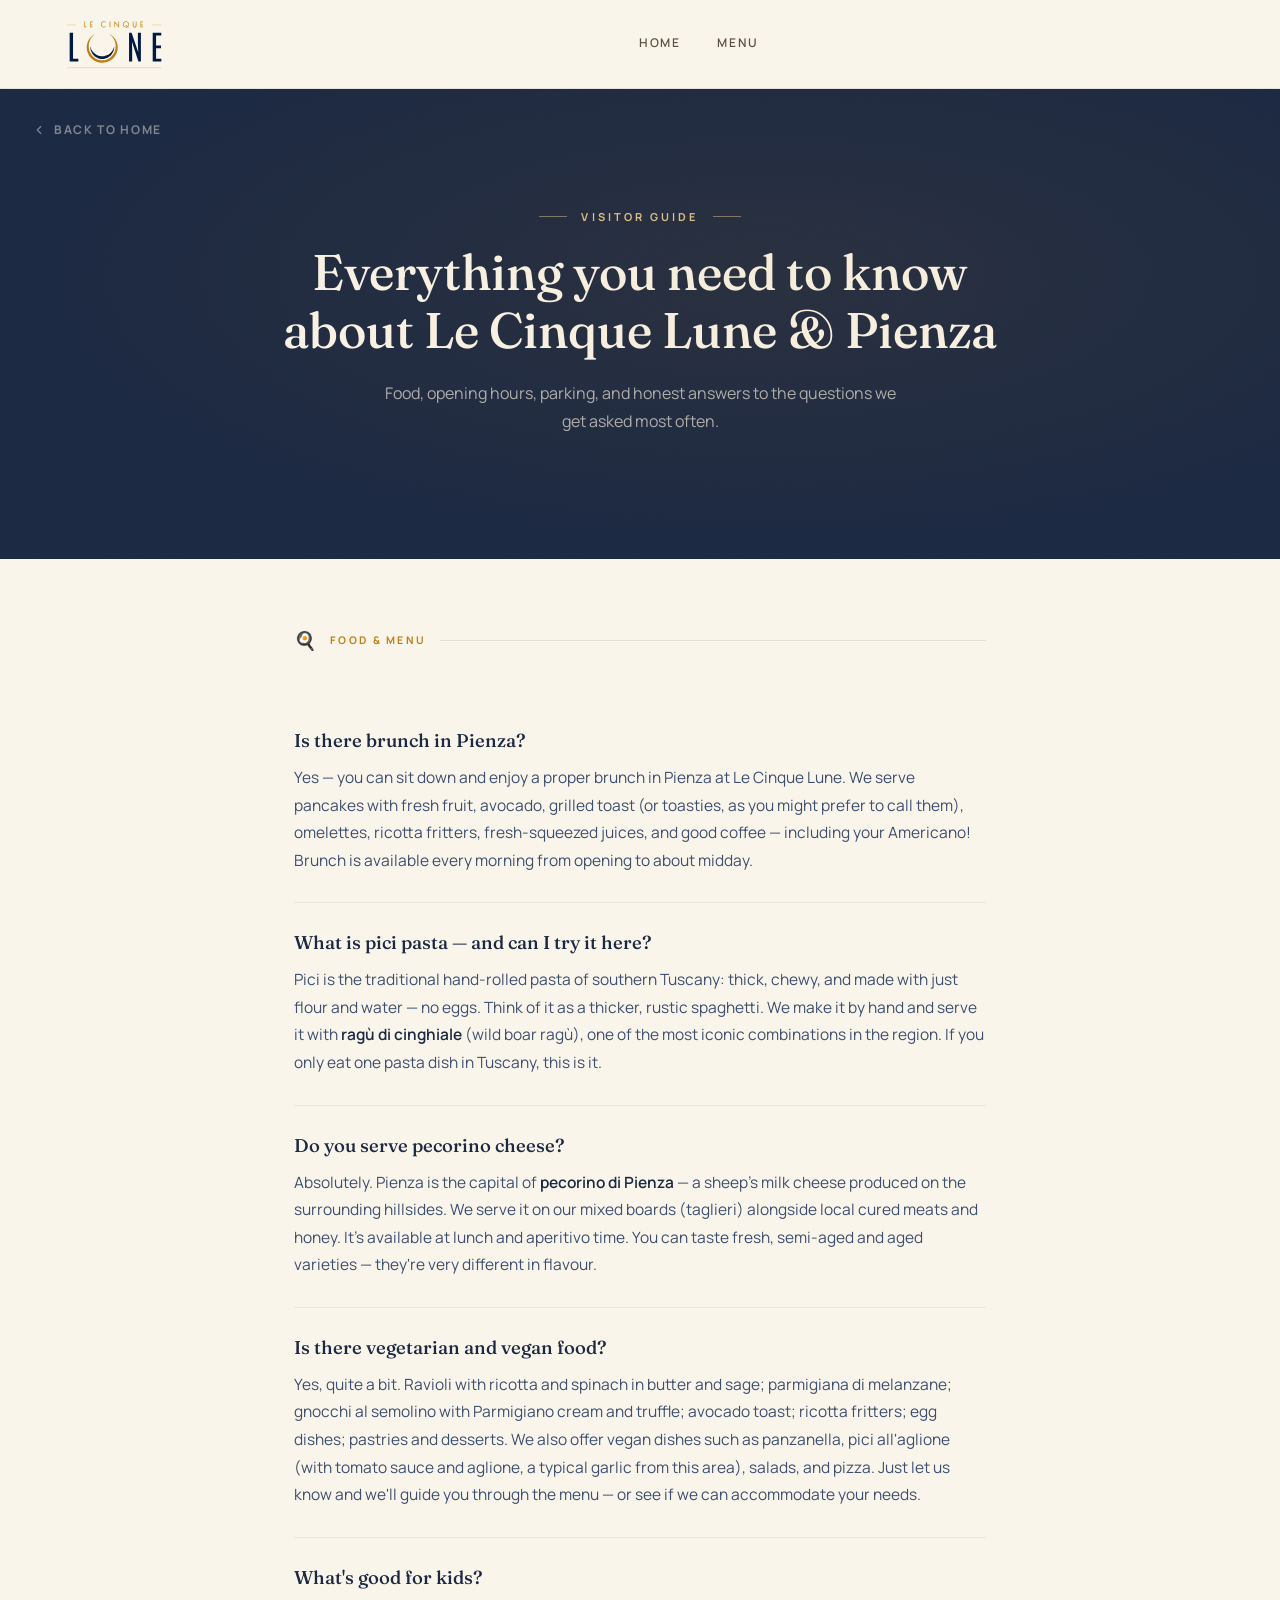
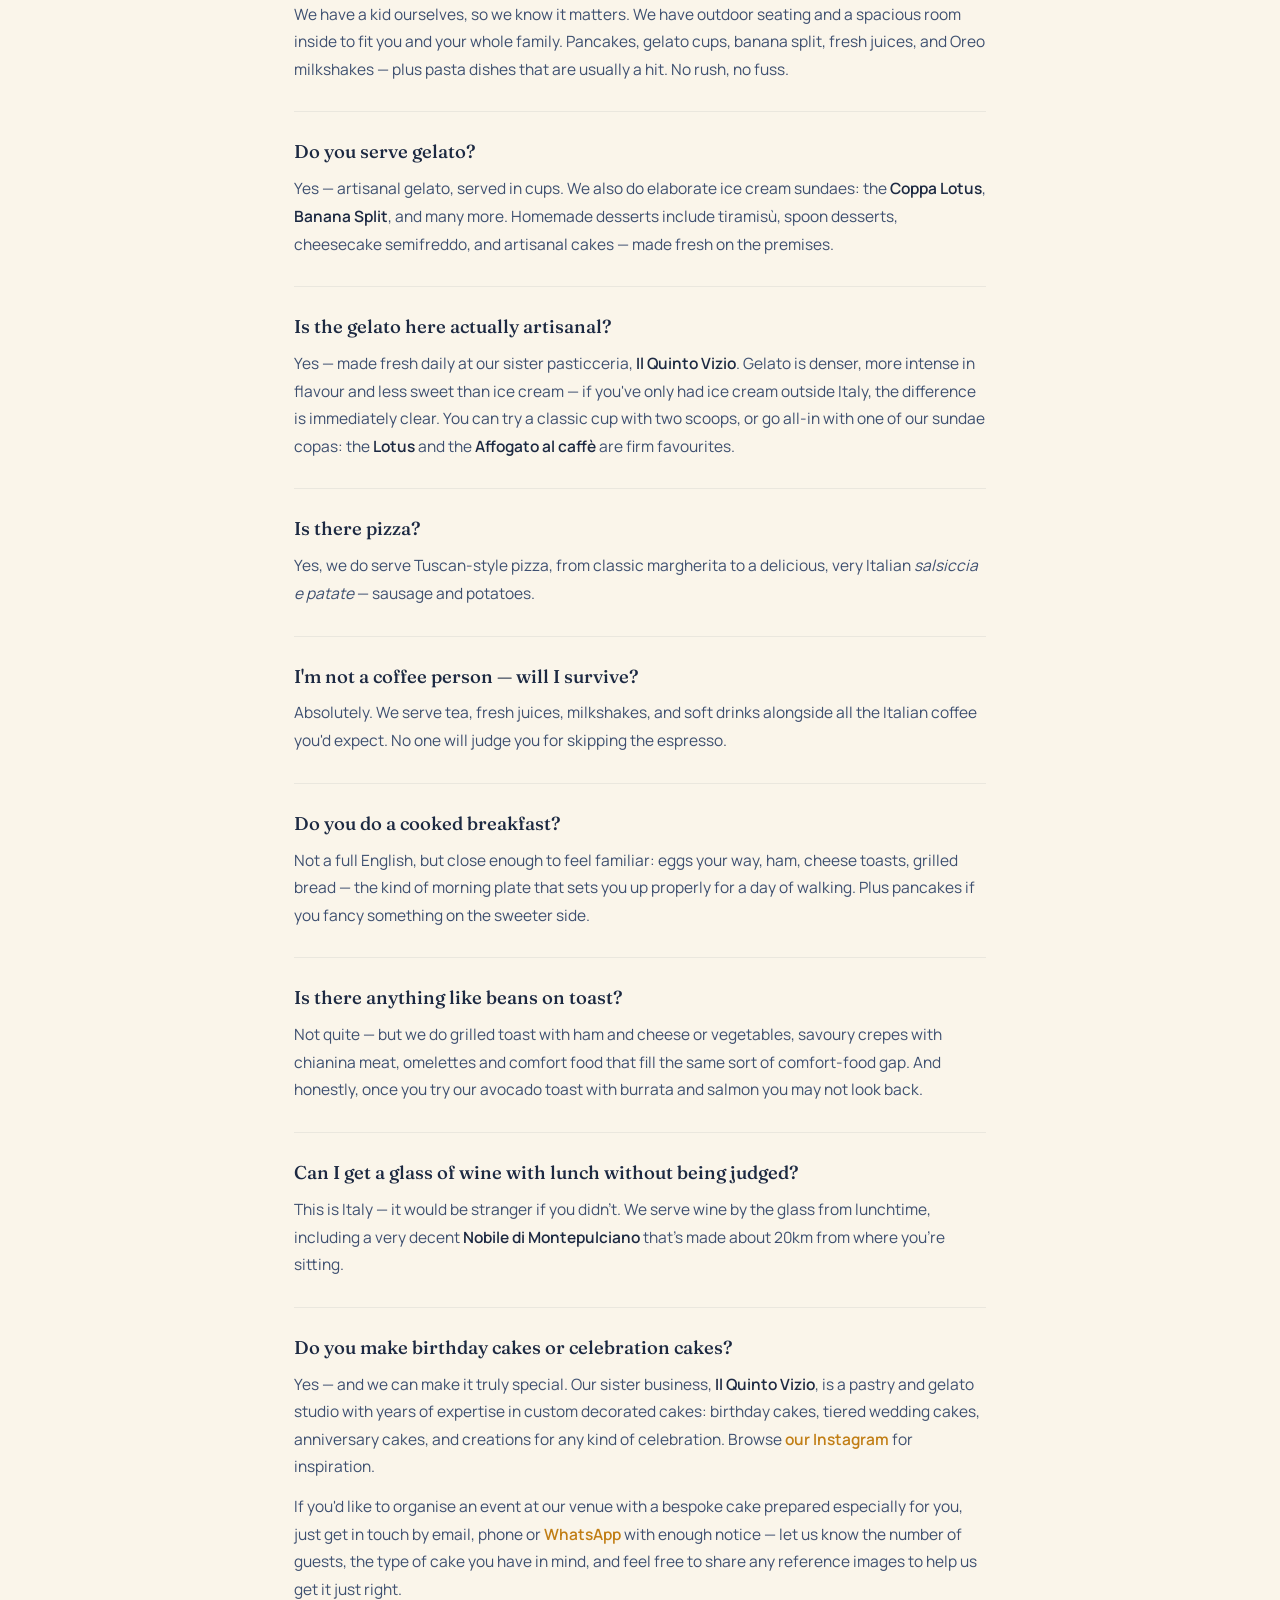
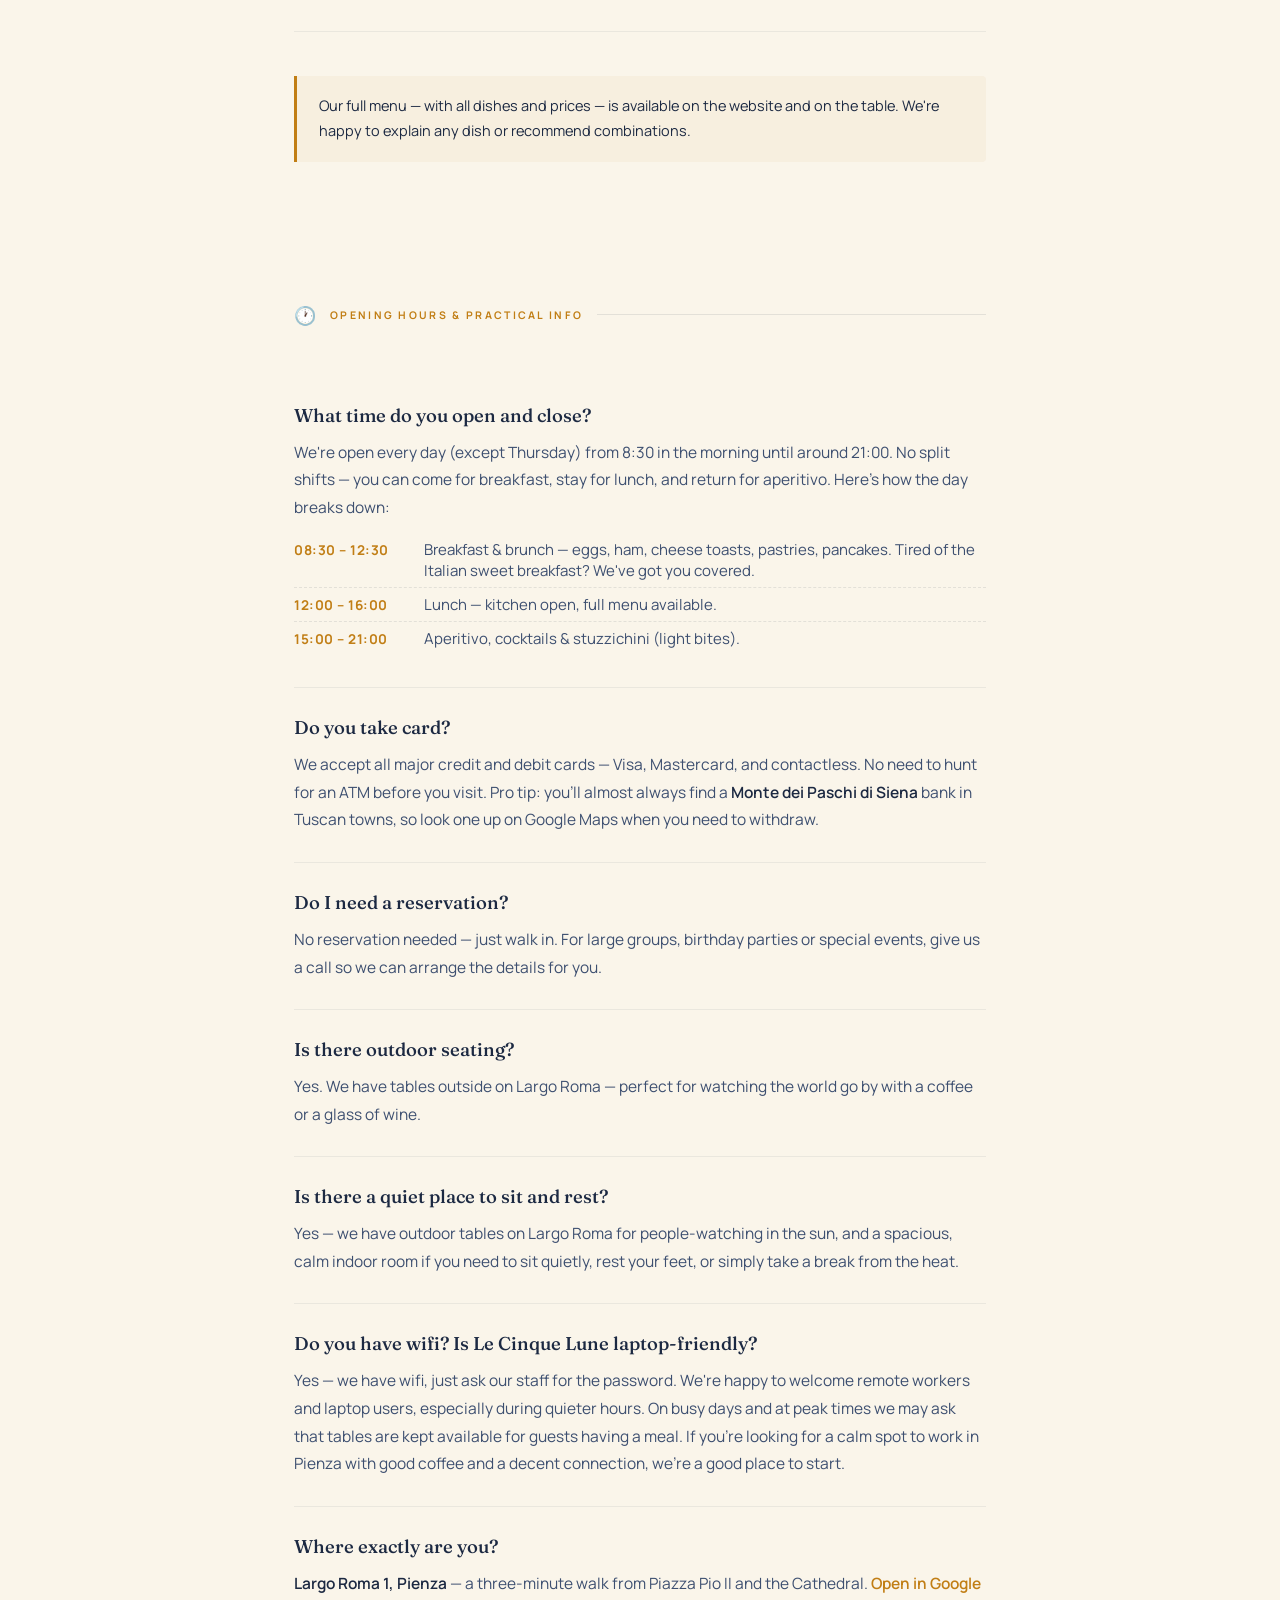
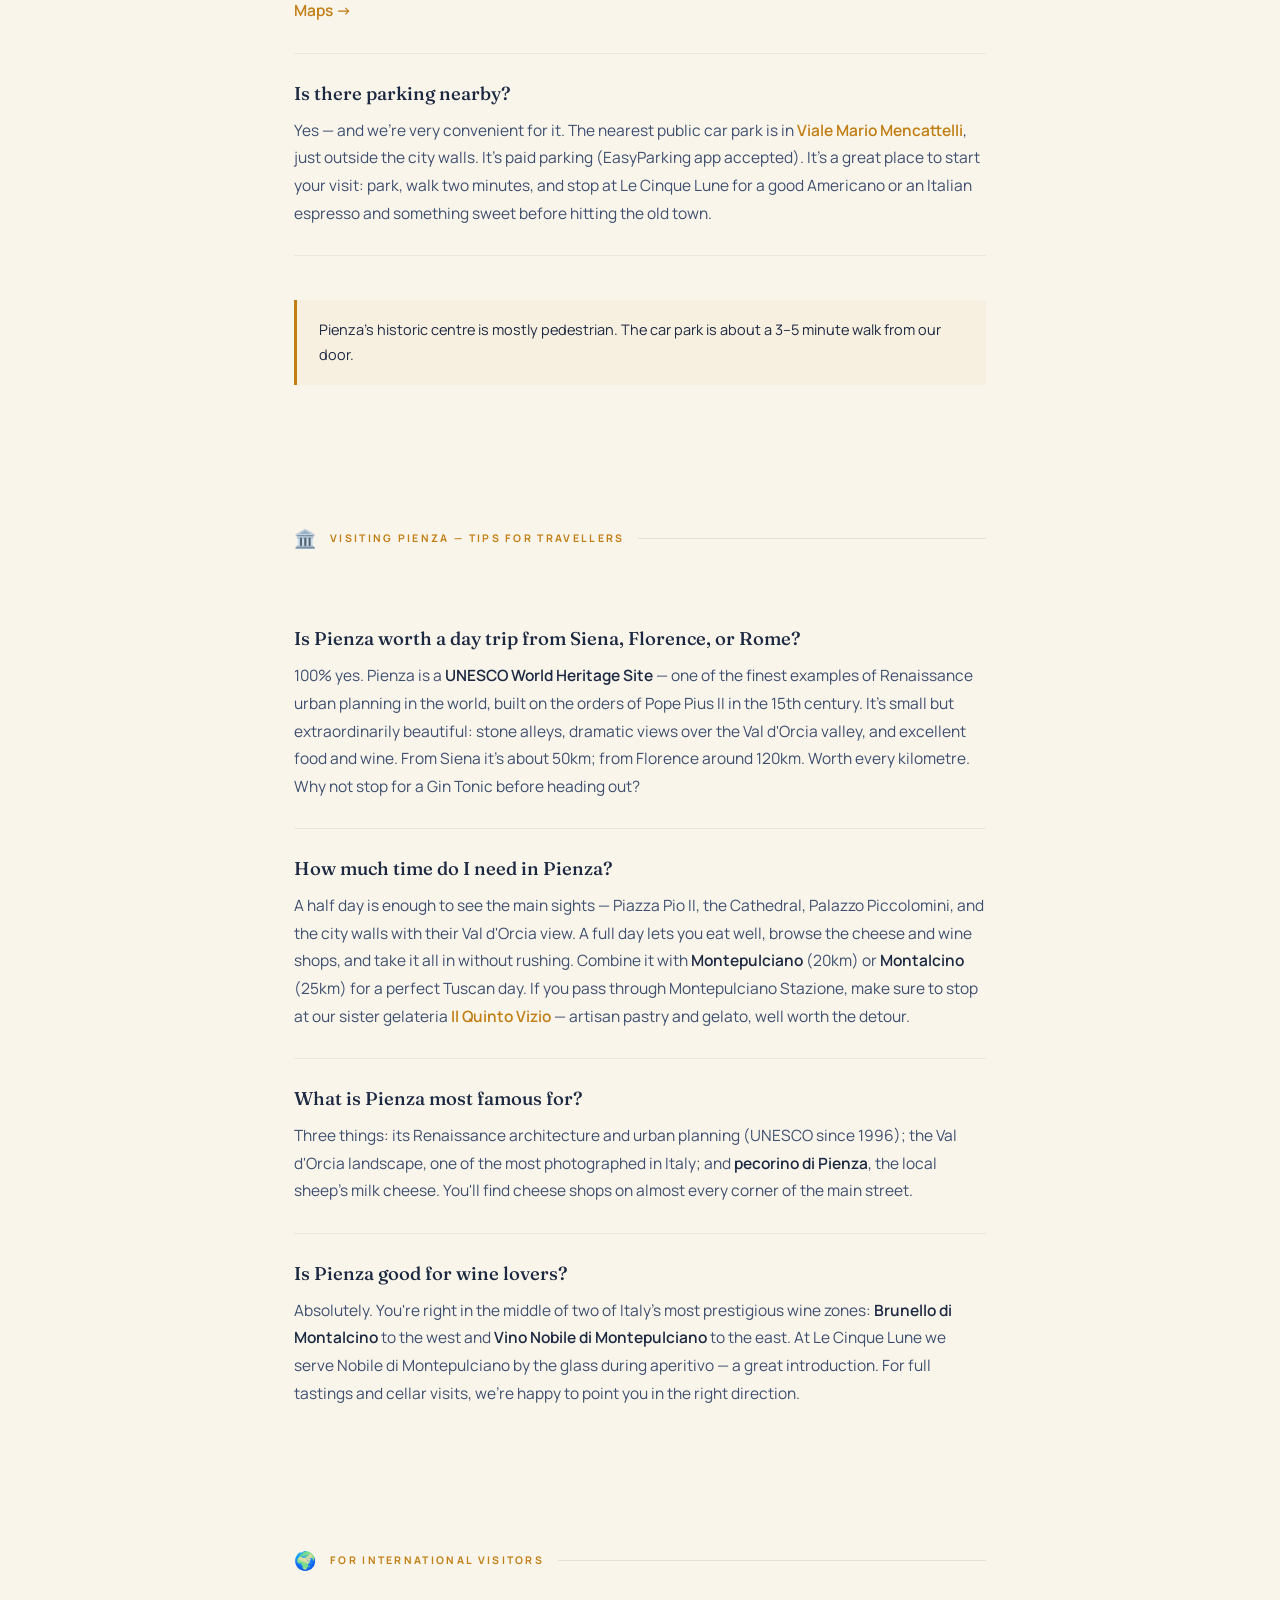
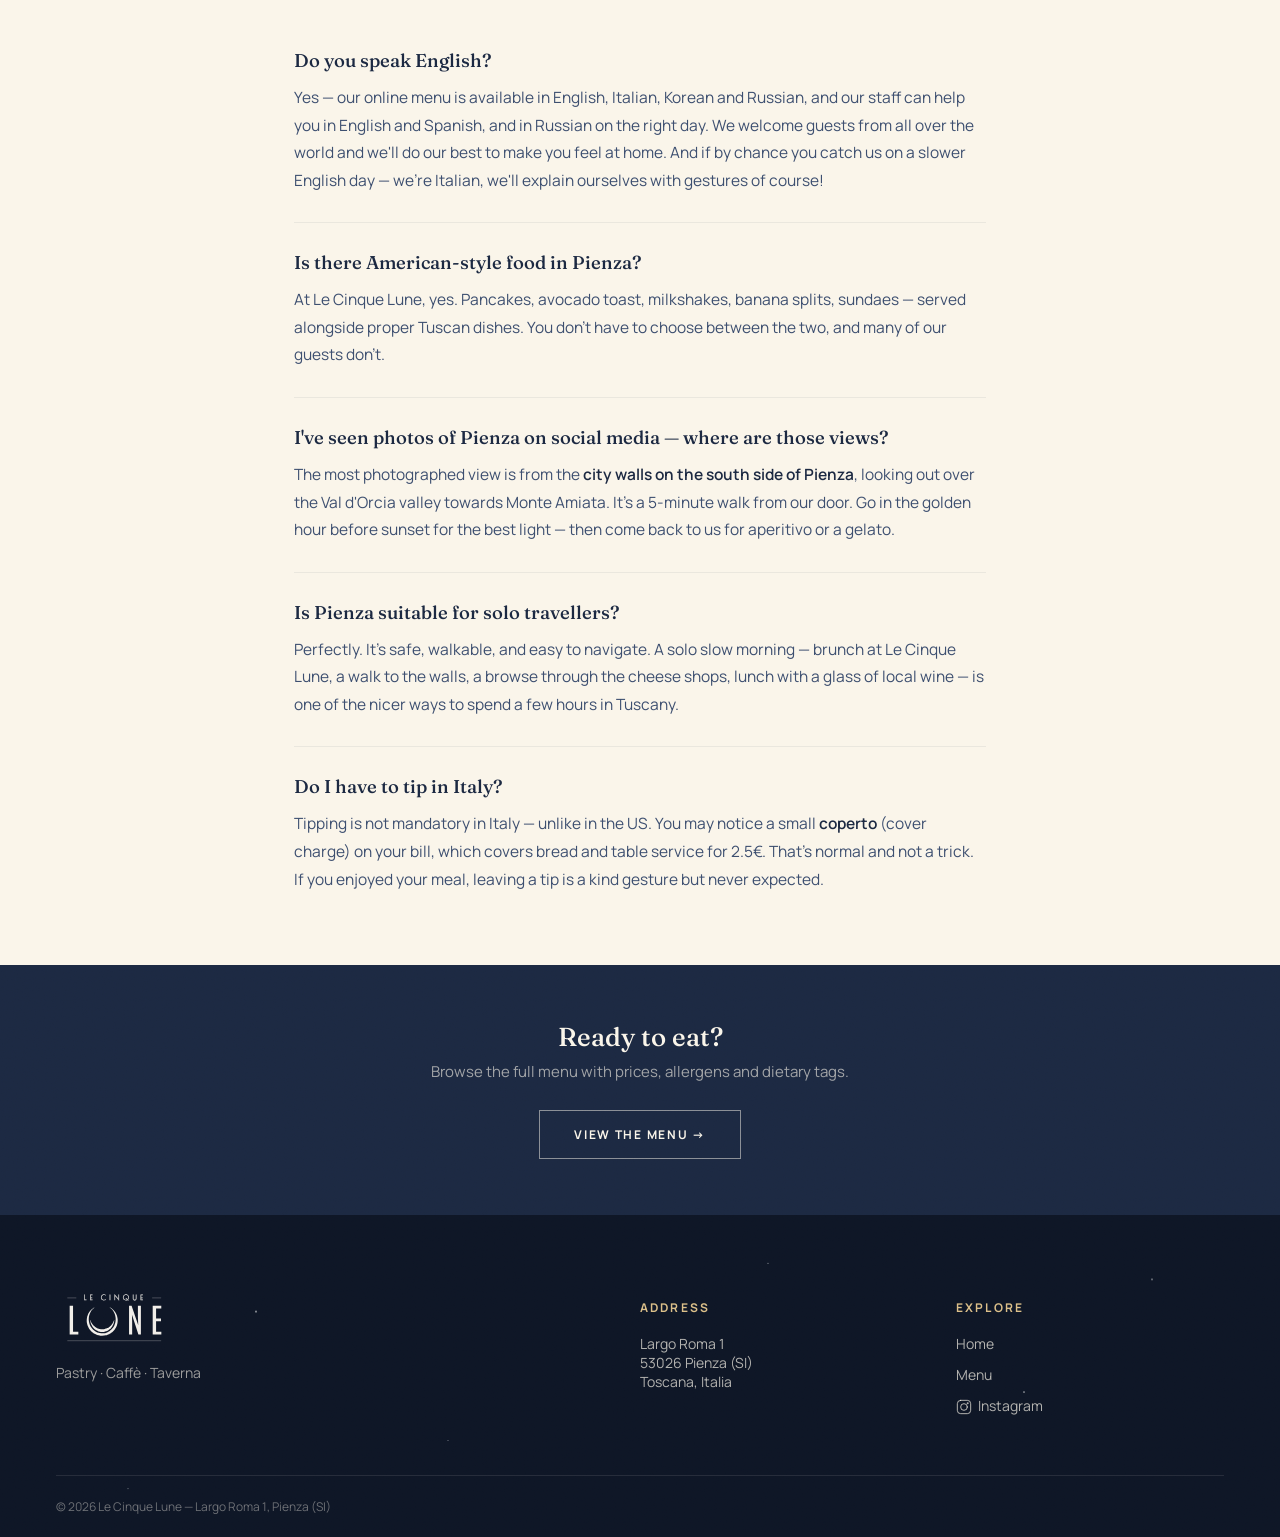
==== commit 0f634e1e: "Aggiorna Visitor Guide: nuove FAQ e rephrase testi - Aggiunge FAQ: birthday cakes, tipping, quiet pl" ====
--- a/about-en.html
+++ b/about-en.html
@@ -15,8 +15,8 @@
     "@context": "https://schema.org",
     "@type": "FAQPage",
     "mainEntity": [
-      {"@type":"Question","name":"Is there brunch in Pienza?","acceptedAnswer":{"@type":"Answer","text":"Yes — and Le Cinque Lune is one of the very few places in the Val d'Orcia where you can sit down to a proper brunch. Pancakes with fresh fruit, avocado, grilled toast, omelettes, ricotta fritters, fresh-squeezed juices, and good coffee. Brunch is available every morning from opening until about midday."}},
-      {"@type":"Question","name":"What is pici pasta and can I try it in Pienza?","acceptedAnswer":{"@type":"Answer","text":"Pici is the traditional hand-rolled pasta of southern Tuscany: thick, chewy, made with just flour and water — no eggs. Think of it as a fat, rustic spaghetti. At Le Cinque Lune we make it by hand and serve it with ragù di cinghiale (wild boar ragù), one of the most iconic combinations in the region."}},
+      {"@type":"Question","name":"Is there brunch in Pienza?","acceptedAnswer":{"@type":"Answer","text":"Yes — you can sit down and enjoy a proper brunch in Pienza at Le Cinque Lune. We serve pancakes with fresh fruit, avocado, grilled toast, omelettes, ricotta fritters, fresh-squeezed juices, and good coffee — including your Americano! Brunch is available every morning from opening to about midday."}},
+      {"@type":"Question","name":"What is pici pasta and can I try it in Pienza?","acceptedAnswer":{"@type":"Answer","text":"Pici is the traditional hand-rolled pasta of southern Tuscany: thick, chewy, made with just flour and water — no eggs. Think of it as a thicker, rustic spaghetti. At Le Cinque Lune we make it by hand and serve it with ragù di cinghiale (wild boar ragù), one of the most iconic combinations in the region."}},
       {"@type":"Question","name":"Do you serve pecorino cheese in Pienza?","acceptedAnswer":{"@type":"Answer","text":"Absolutely. Pienza is the capital of pecorino di Pienza — a sheep's milk cheese produced on the surrounding hillsides. We serve it on mixed boards alongside local cured meats and honey at lunch and aperitivo time. Fresh, semi-aged and aged varieties are all available."}},
       {"@type":"Question","name":"Is there vegetarian and vegan food at Le Cinque Lune?","acceptedAnswer":{"@type":"Answer","text":"Yes, quite a bit. Ravioli with ricotta and spinach in butter and sage; parmigiana di melanzane; gnocchi al semolino with Parmigiano cream and truffle; avocado toast; ricotta fritters; egg dishes; pastries and desserts. We also offer vegan dishes such as panzanella, pici all'aglione, salads, and pizza."}},
       {"@type":"Question","name":"Do I need a reservation at Le Cinque Lune?","acceptedAnswer":{"@type":"Answer","text":"No reservation needed — just walk in. For large groups, birthday parties or special events, give us a call so we can arrange the details for you."}},
@@ -24,7 +24,12 @@
       {"@type":"Question","name":"Is there parking near Le Cinque Lune in Pienza?","acceptedAnswer":{"@type":"Answer","text":"Yes. The nearest public car park is in Viale Mario Mencattelli, just outside the city walls — about a 3 to 5 minute walk from our door. It's a paid parking (EasyParking app accepted). Park, walk two minutes, and stop at Le Cinque Lune for a coffee or something sweet before hitting the old town."}},
       {"@type":"Question","name":"Is Pienza worth a day trip from Siena or Florence?","acceptedAnswer":{"@type":"Answer","text":"100% yes. Pienza is a UNESCO World Heritage Site — one of the finest examples of Renaissance urban planning in the world. It's small but extraordinarily beautiful: stone alleys, dramatic views over the Val d'Orcia, and excellent food and wine. From Siena it's about 50km; from Florence around 120km."}},
       {"@type":"Question","name":"What is Pienza most famous for?","acceptedAnswer":{"@type":"Answer","text":"Three things: its Renaissance architecture and urban planning (UNESCO since 1996); the Val d'Orcia landscape, one of the most photographed in Italy; and pecorino di Pienza, the local sheep's milk cheese. You'll find cheese shops on almost every corner of the main street."}},
-      {"@type":"Question","name":"Is Pienza suitable for solo travellers?","acceptedAnswer":{"@type":"Answer","text":"Perfectly. It's safe, walkable, and easy to navigate. A solo slow morning — brunch at Le Cinque Lune, a walk to the walls, a browse through the cheese shops, lunch with a glass of local wine — is one of the nicer ways to spend a few hours in Tuscany."}}
+      {"@type":"Question","name":"Is Pienza suitable for solo travellers?","acceptedAnswer":{"@type":"Answer","text":"Perfectly. It's safe, walkable, and easy to navigate. A solo slow morning — brunch at Le Cinque Lune, a walk to the walls, a browse through the cheese shops, lunch with a glass of local wine — is one of the nicer ways to spend a few hours in Tuscany."}},
+      {"@type":"Question","name":"Do you make birthday cakes or celebration cakes?","acceptedAnswer":{"@type":"Answer","text":"Yes — through our sister business Il Quinto Vizio, a pastry and gelato studio with years of expertise in custom decorated cakes: birthday cakes, tiered wedding cakes, anniversary cakes, and creations for any kind of celebration. Browse our Instagram for inspiration. If you'd like to organise an event at our venue with a bespoke cake, get in touch by email, phone or WhatsApp with enough notice — let us know the number of guests, the type of cake you have in mind, and feel free to share any reference images to help us get it just right."}},
+      {"@type":"Question","name":"Do I have to tip in Italy?","acceptedAnswer":{"@type":"Answer","text":"Tipping is not mandatory in Italy — unlike in the US. You may notice a small \"coperto\" (cover charge) on your bill, which covers bread and table service for 2.5€. That's normal and not a trick. If you enjoyed your meal, leaving a tip is a kind gesture but never expected."}},
+      {"@type":"Question","name":"Is there a quiet place to sit and rest?","acceptedAnswer":{"@type":"Answer","text":"Yes — we have outdoor tables on Largo Roma for people-watching in the sun, and a spacious, calm indoor room if you need to sit quietly, rest your feet, or simply take a break from the heat."}},
+      {"@type":"Question","name":"Do you have wifi? Is Le Cinque Lune laptop-friendly?","acceptedAnswer":{"@type":"Answer","text":"Yes — we have wifi, just ask our staff for the password. We're happy to welcome remote workers and laptop users, especially during quieter hours. On busy days and at peak times we may ask that tables are kept available for guests having a meal. If you're looking for a calm spot to work in Pienza with good coffee and a decent connection, we're a good place to start."}},
+      {"@type":"Question","name":"Is the gelato here actually artisanal?","acceptedAnswer":{"@type":"Answer","text":"Yes — made fresh daily at our sister pasticceria, Il Quinto Vizio. Gelato is denser, more intense in flavour and less sweet than ice cream — if you've only had ice cream outside Italy, the difference is immediately clear. You can try a classic cup with two scoops, or go all-in with one of our sundae copas: the Lotus and the Affogato al caffè are firm favourites."}}
     ]
   }
   </script>
@@ -278,12 +283,12 @@
 
         <div class="faq-item">
           <h2 class="faq-q">Is there brunch in Pienza?</h2>
-          <p class="faq-a">Yes — and it's one of the very few places in the Val d'Orcia where you can sit down to a proper brunch. We serve pancakes with fresh fruit, avocado, grilled toast (or toasties, as you might prefer to call them), omelettes, ricotta fritters, fresh-squeezed juices, and good coffee — including your Americano! Brunch is available every morning from opening to about midday.</p>
+          <p class="faq-a">Yes — you can sit down and enjoy a proper brunch in Pienza at Le Cinque Lune. We serve pancakes with fresh fruit, avocado, grilled toast (or toasties, as you might prefer to call them), omelettes, ricotta fritters, fresh-squeezed juices, and good coffee — including your Americano! Brunch is available every morning from opening to about midday.</p>
         </div>
 
         <div class="faq-item">
           <h2 class="faq-q">What is pici pasta — and can I try it here?</h2>
-          <p class="faq-a">Pici is the traditional hand-rolled pasta of southern Tuscany: thick, chewy, and made with just flour and water — no eggs. Think of it as a fat, rustic spaghetti. We make it by hand and serve it with <strong>ragù di cinghiale</strong> (wild boar ragù), one of the most iconic combinations in the region. If you only eat one pasta dish in Tuscany, this is it.</p>
+          <p class="faq-a">Pici is the traditional hand-rolled pasta of southern Tuscany: thick, chewy, and made with just flour and water — no eggs. Think of it as a thicker, rustic spaghetti. We make it by hand and serve it with <strong>ragù di cinghiale</strong> (wild boar ragù), one of the most iconic combinations in the region. If you only eat one pasta dish in Tuscany, this is it.</p>
         </div>
 
         <div class="faq-item">
@@ -307,8 +312,13 @@
         </div>
 
         <div class="faq-item">
+          <h2 class="faq-q">Is the gelato here actually artisanal?</h2>
+          <p class="faq-a">Yes — made fresh daily at our sister pasticceria, <strong>Il Quinto Vizio</strong>. Gelato is denser, more intense in flavour and less sweet than ice cream — if you've only had ice cream outside Italy, the difference is immediately clear. You can try a classic cup with two scoops, or go all-in with one of our sundae copas: the <strong>Lotus</strong> and the <strong>Affogato al caffè</strong> are firm favourites.</p>
+        </div>
+
+        <div class="faq-item">
           <h2 class="faq-q">Is there pizza?</h2>
-          <p class="faq-a">Yes, we do serve Tuscan-style pizza.</p>
+          <p class="faq-a">Yes, we do serve Tuscan-style pizza, from classic margherita to a delicious, very Italian <em>salsiccia e patate</em> — sausage and potatoes.</p>
         </div>
 
         <div class="faq-item">
@@ -329,6 +339,12 @@
         <div class="faq-item">
           <h2 class="faq-q">Can I get a glass of wine with lunch without being judged?</h2>
           <p class="faq-a">This is Italy — it would be stranger if you didn't. We serve wine by the glass from lunchtime, including a very decent <strong>Nobile di Montepulciano</strong> that's made about 20km from where you're sitting.</p>
+        </div>
+
+        <div class="faq-item">
+          <h2 class="faq-q">Do you make birthday cakes or celebration cakes?</h2>
+          <p class="faq-a">Yes — and we can make it truly special. Our sister business, <strong>Il Quinto Vizio</strong>, is a pastry and gelato studio with years of expertise in custom decorated cakes: birthday cakes, tiered wedding cakes, anniversary cakes, and creations for any kind of celebration. Browse <a href="https://www.instagram.com/ilquintoviziopastrygelato/" target="_blank" rel="noopener" style="color:#C17E15; font-weight:600; text-decoration:none;">our Instagram</a> for inspiration.</p>
+          <p class="faq-a" style="margin-top: 12px;">If you'd like to organise an event at our venue with a bespoke cake prepared especially for you, just get in touch by email, phone or <a href="https://wa.me/393924660908" target="_blank" rel="noopener" style="color:#C17E15; font-weight:600; text-decoration:none;">WhatsApp</a> with enough notice — let us know the number of guests, the type of cake you have in mind, and feel free to share any reference images to help us get it just right.</p>
         </div>
 
         <div class="info-box">
@@ -370,6 +386,16 @@
         </div>
 
         <div class="faq-item">
+          <h2 class="faq-q">Is there a quiet place to sit and rest?</h2>
+          <p class="faq-a">Yes — we have outdoor tables on Largo Roma for people-watching in the sun, and a spacious, calm indoor room if you need to sit quietly, rest your feet, or simply take a break from the heat.</p>
+        </div>
+
+        <div class="faq-item">
+          <h2 class="faq-q">Do you have wifi? Is Le Cinque Lune laptop-friendly?</h2>
+          <p class="faq-a">Yes — we have wifi, just ask our staff for the password. We're happy to welcome remote workers and laptop users, especially during quieter hours. On busy days and at peak times we may ask that tables are kept available for guests having a meal. If you're looking for a calm spot to work in Pienza with good coffee and a decent connection, we're a good place to start.</p>
+        </div>
+
+        <div class="faq-item">
           <h2 class="faq-q">Where exactly are you?</h2>
           <p class="faq-a"><strong>Largo Roma 1, Pienza</strong> — a three-minute walk from Piazza Pio II and the Cathedral. <a href="https://www.google.com/maps?cid=9478944288690319707" target="_blank" rel="noopener" style="color:#C17E15; text-decoration:none; font-weight:600;">Open in Google Maps →</a></p>
         </div>
@@ -439,6 +465,11 @@
         <div class="faq-item">
           <h2 class="faq-q">Is Pienza suitable for solo travellers?</h2>
           <p class="faq-a">Perfectly. It's safe, walkable, and easy to navigate. A solo slow morning — brunch at Le Cinque Lune, a walk to the walls, a browse through the cheese shops, lunch with a glass of local wine — is one of the nicer ways to spend a few hours in Tuscany.</p>
+        </div>
+
+        <div class="faq-item">
+          <h2 class="faq-q">Do I have to tip in Italy?</h2>
+          <p class="faq-a">Tipping is not mandatory in Italy — unlike in the US. You may notice a small <strong>coperto</strong> (cover charge) on your bill, which covers bread and table service for 2.5€. That's normal and not a trick. If you enjoyed your meal, leaving a tip is a kind gesture but never expected.</p>
         </div>
       </section>
 
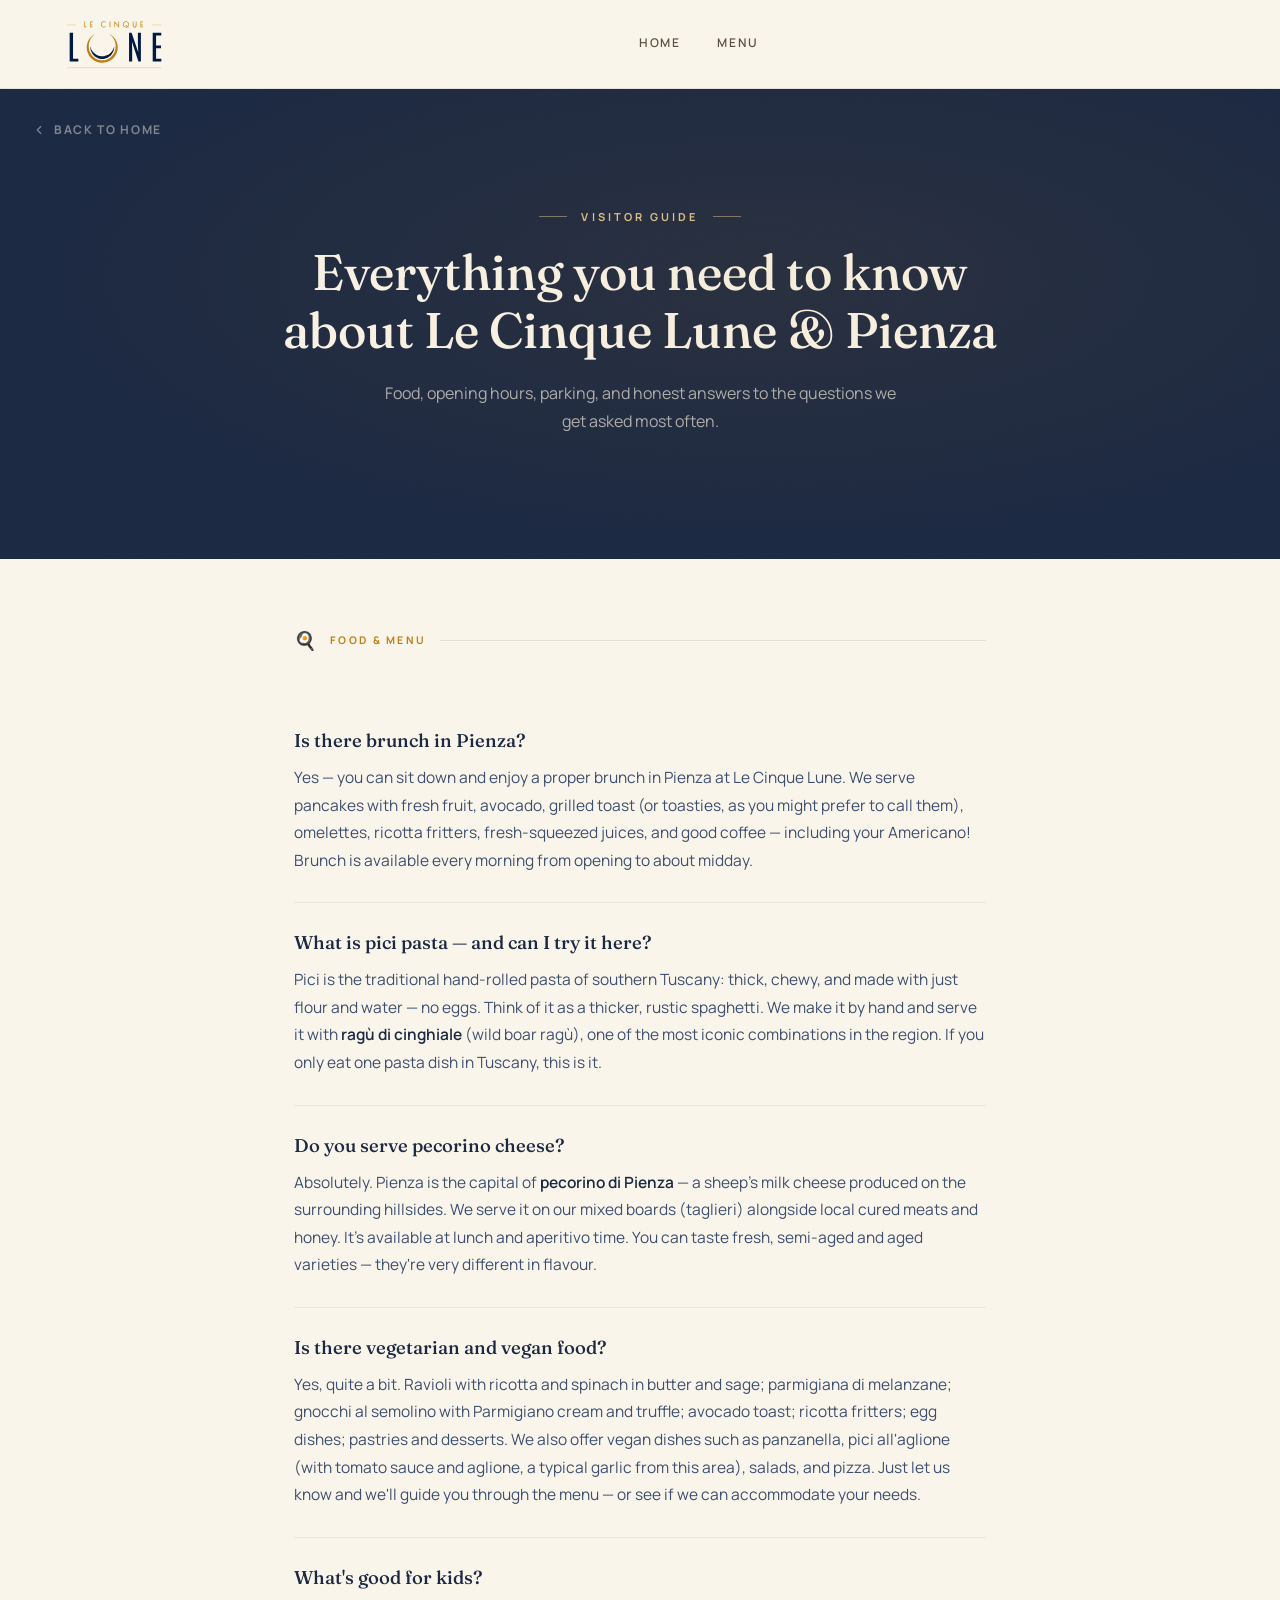
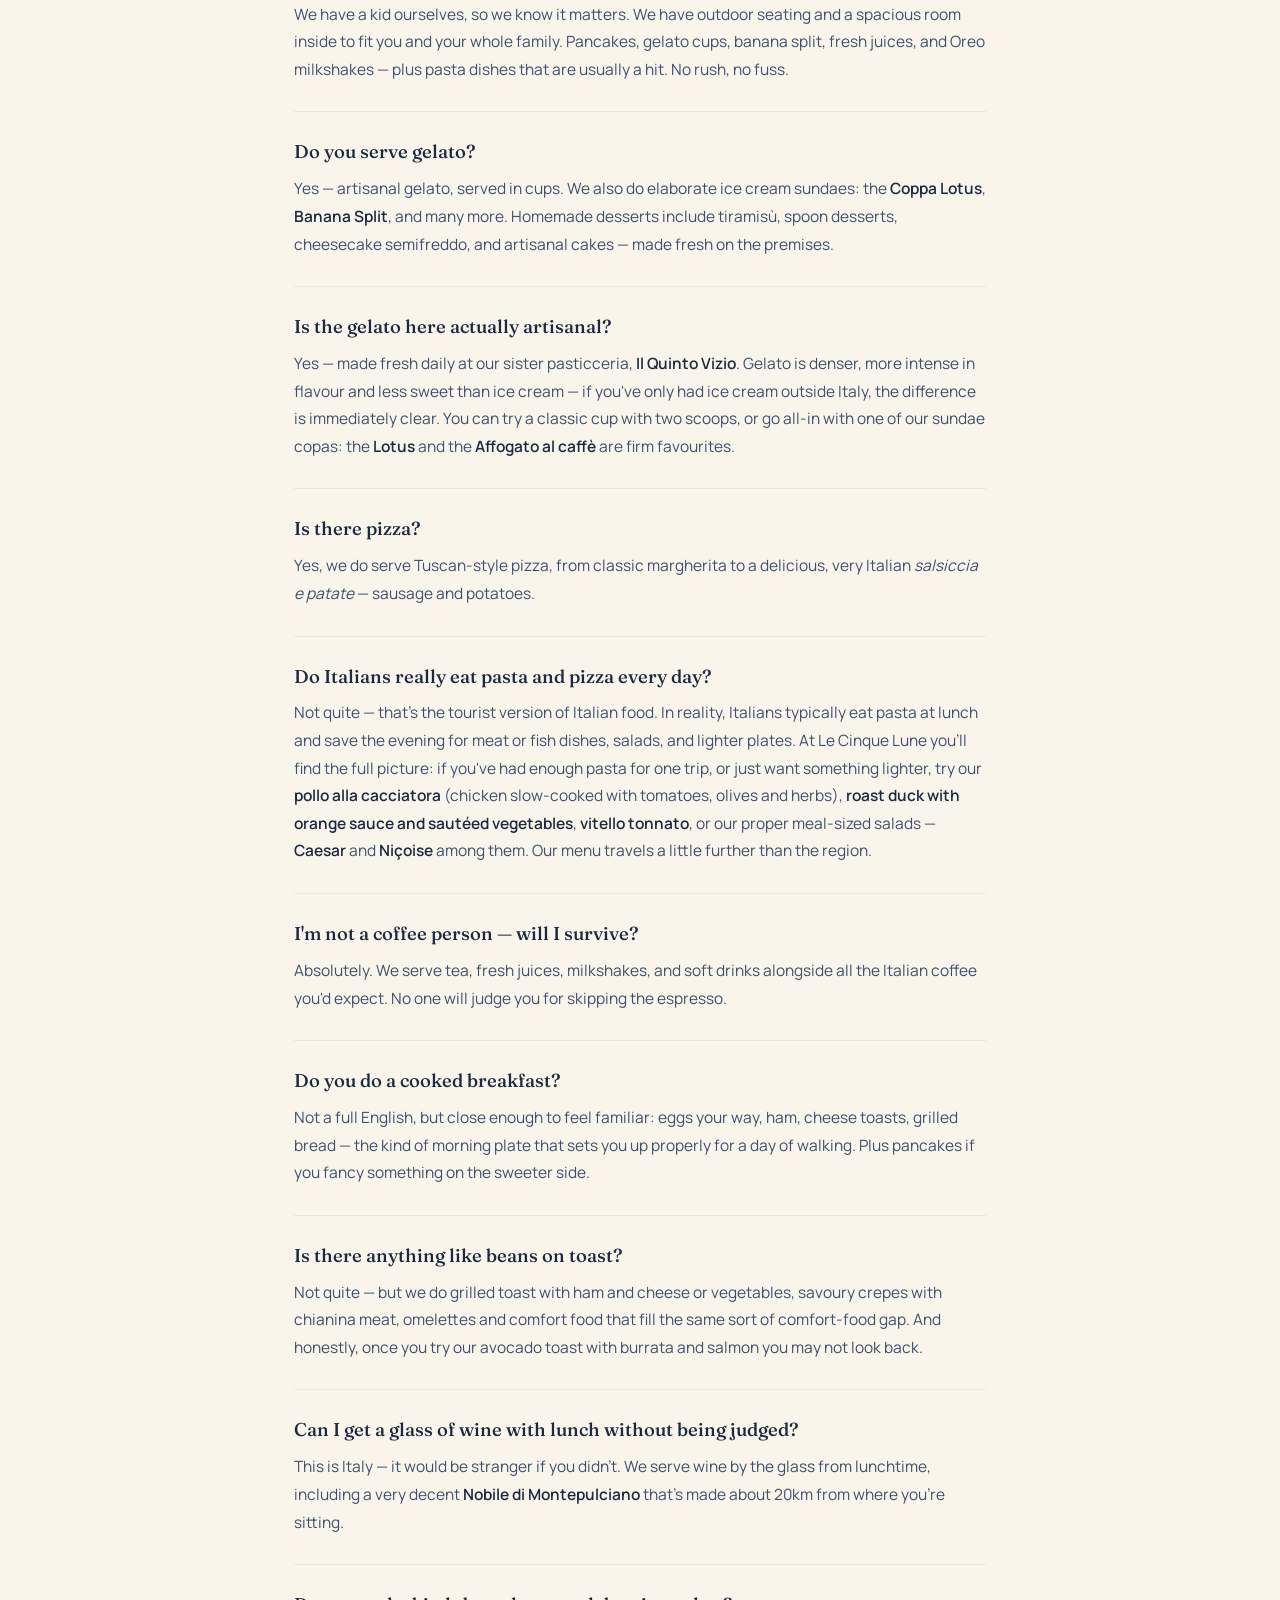
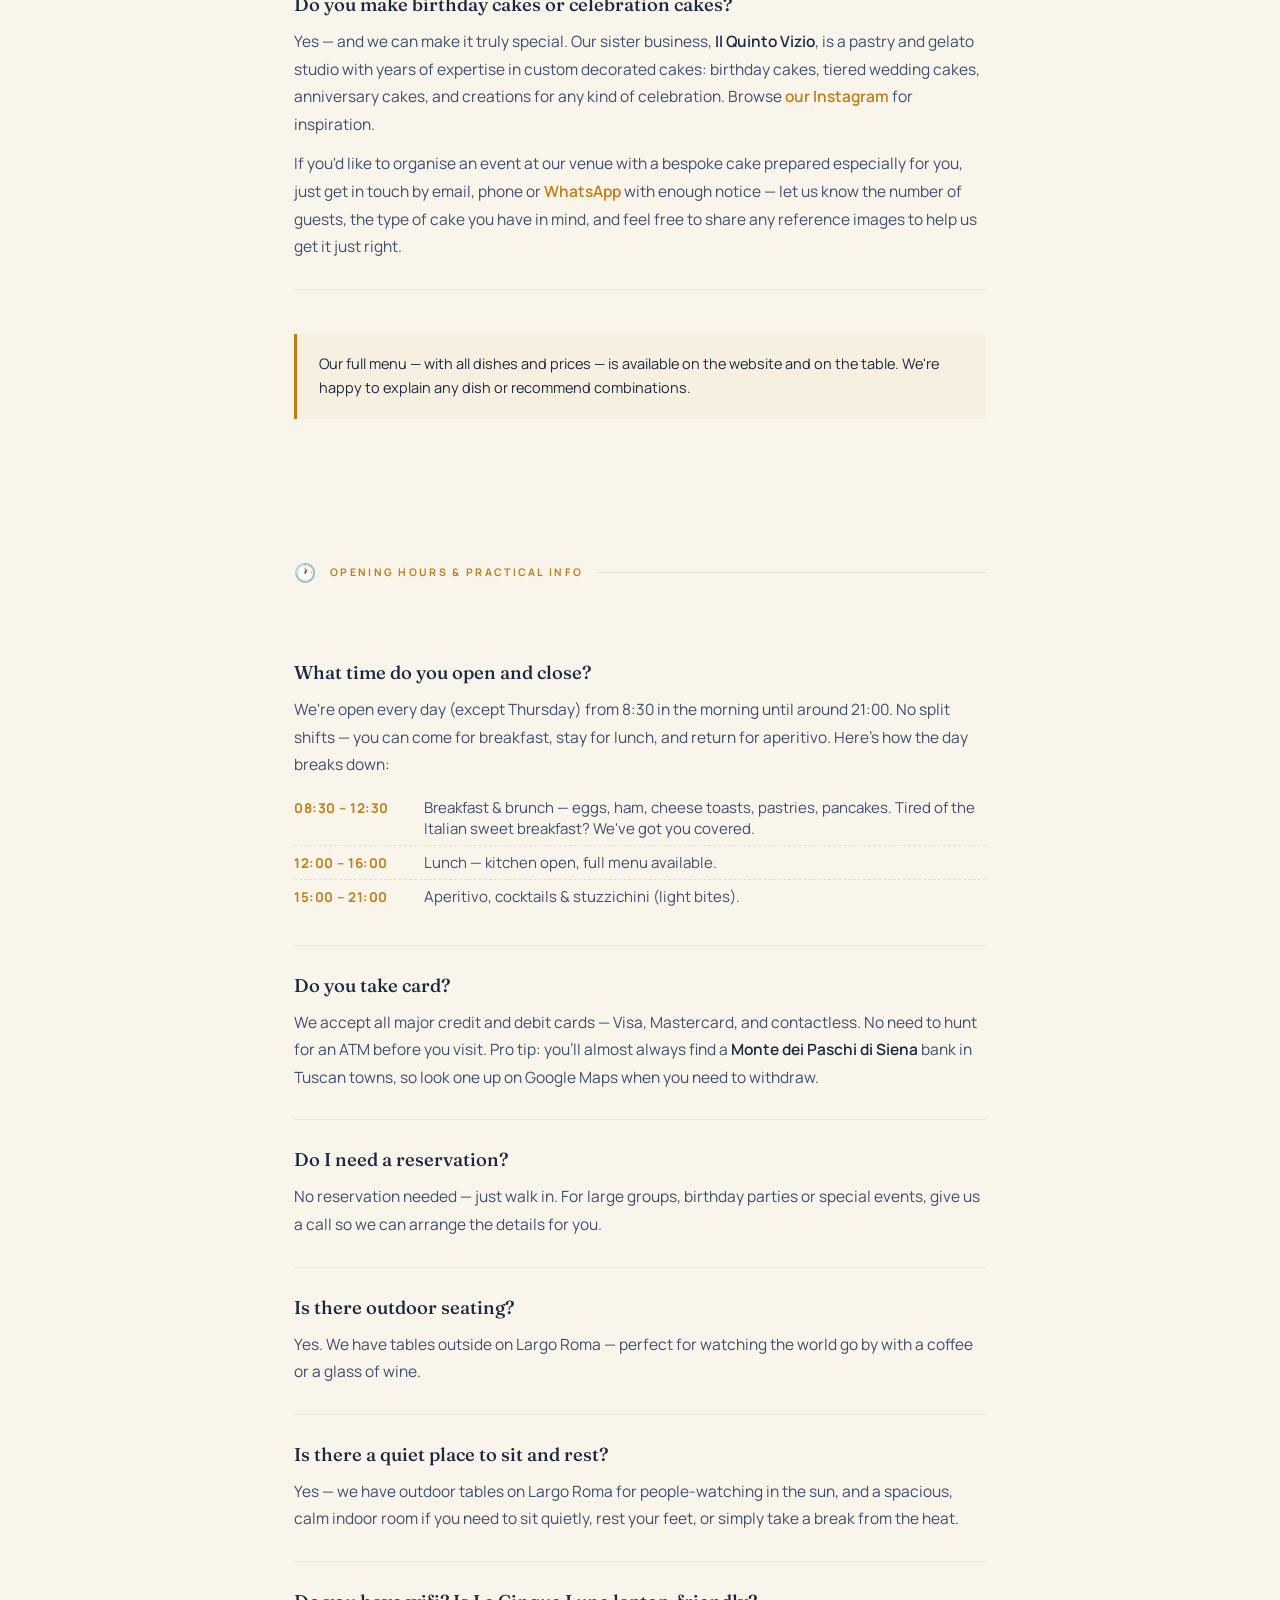
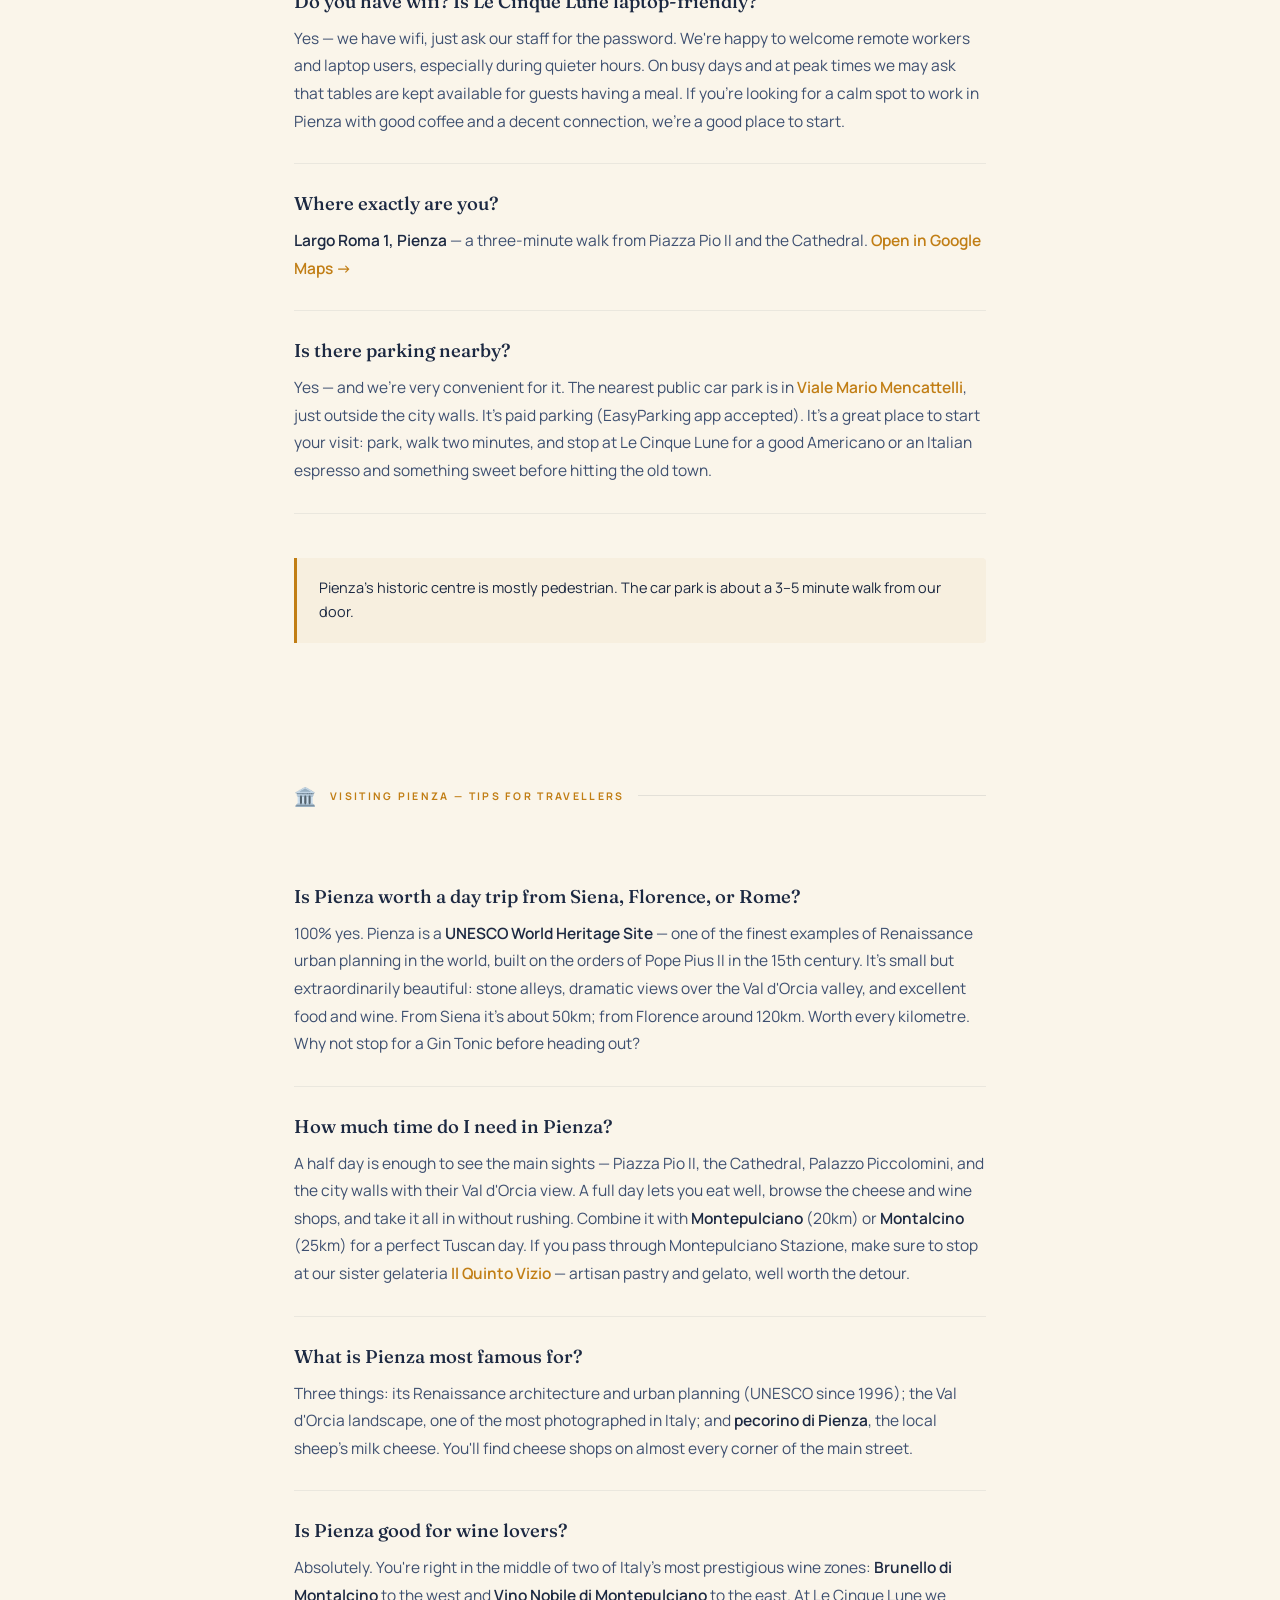
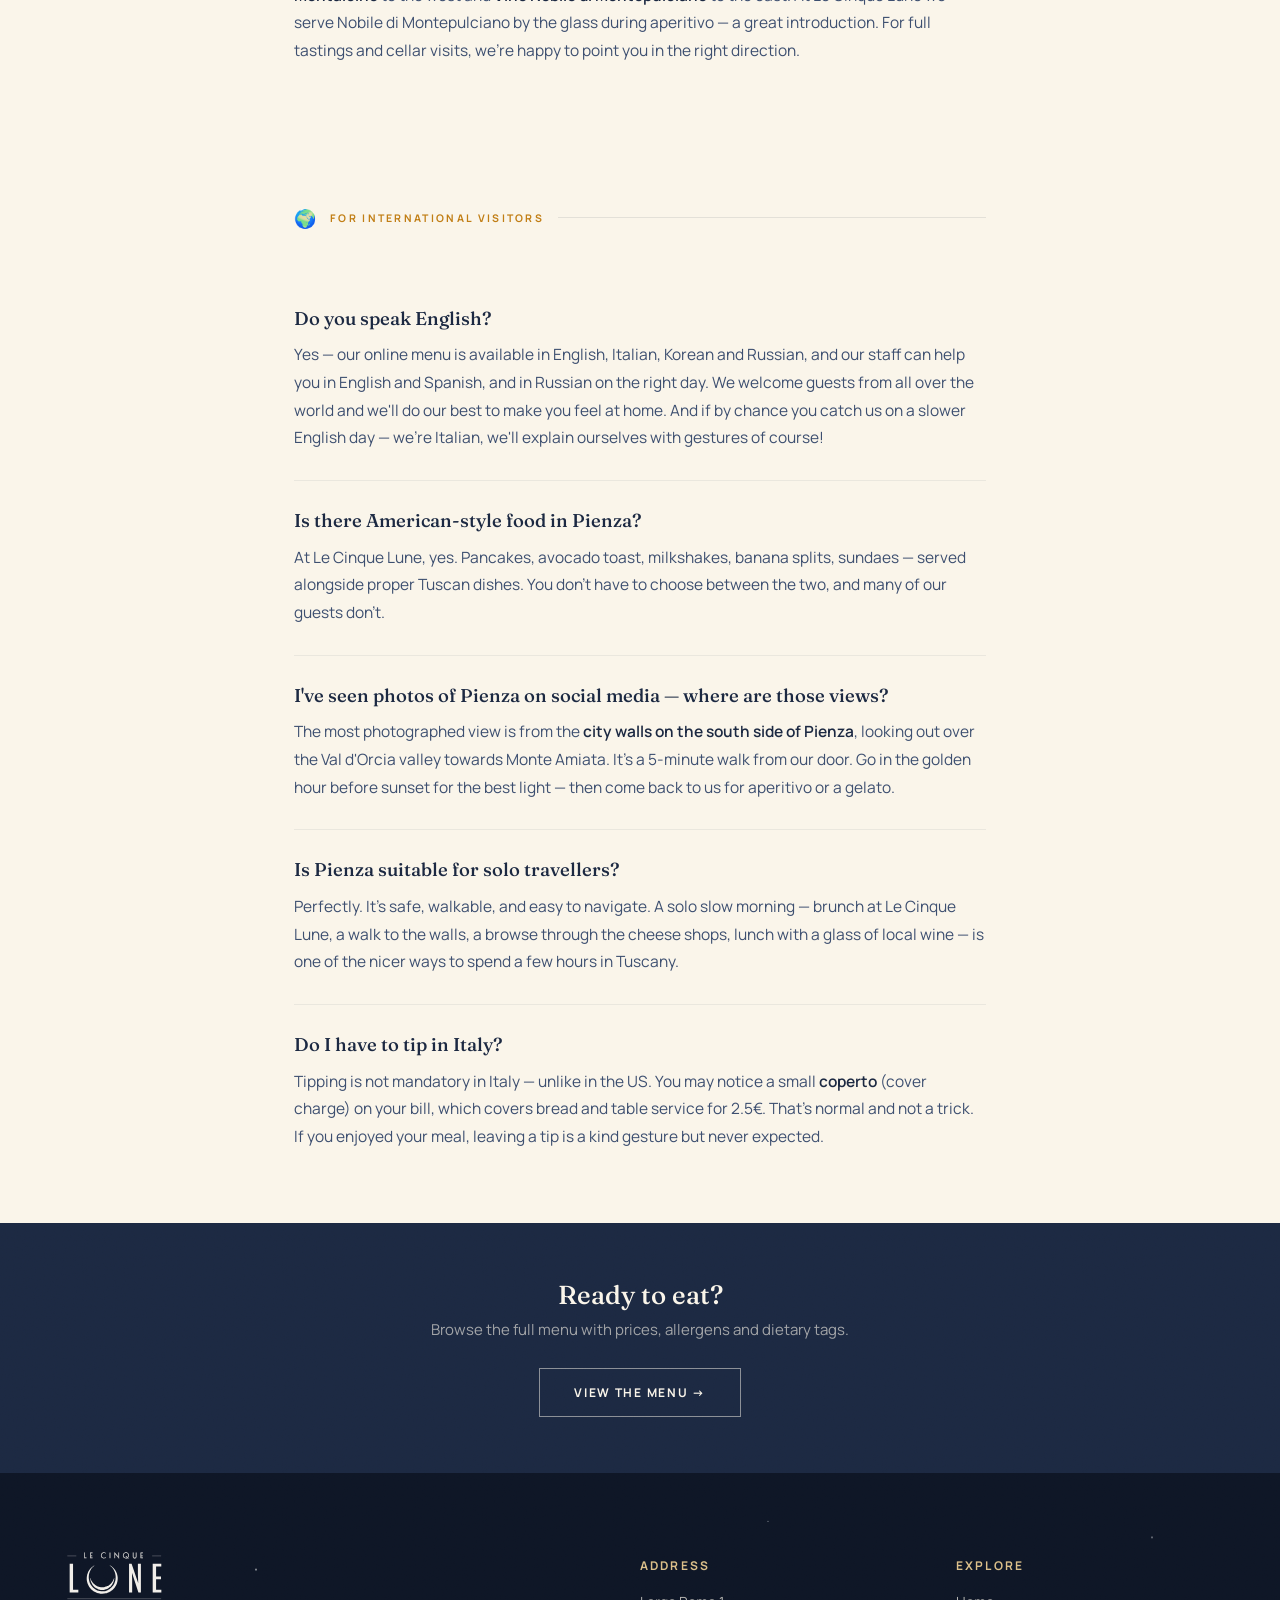
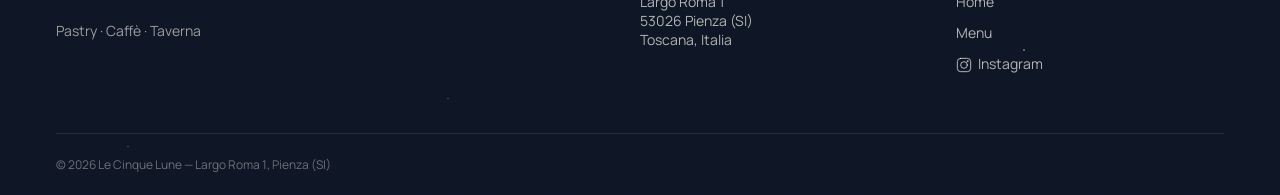
==== commit ccd5f720: "Aggiorna Visitor Guide: nuove FAQ e rephrase testi Co-Authored-By: Claude Sonnet 4.6 <noreply@anthro" ====
--- a/about-en.html
+++ b/about-en.html
@@ -21,6 +21,7 @@
       {"@type":"Question","name":"Is there vegetarian and vegan food at Le Cinque Lune?","acceptedAnswer":{"@type":"Answer","text":"Yes, quite a bit. Ravioli with ricotta and spinach in butter and sage; parmigiana di melanzane; gnocchi al semolino with Parmigiano cream and truffle; avocado toast; ricotta fritters; egg dishes; pastries and desserts. We also offer vegan dishes such as panzanella, pici all'aglione, salads, and pizza."}},
       {"@type":"Question","name":"Do I need a reservation at Le Cinque Lune?","acceptedAnswer":{"@type":"Answer","text":"No reservation needed — just walk in. For large groups, birthday parties or special events, give us a call so we can arrange the details for you."}},
       {"@type":"Question","name":"What time does Le Cinque Lune open and close?","acceptedAnswer":{"@type":"Answer","text":"We're open every day (except Thursday) from 8:30 in the morning until around 21:00. No split shifts. Breakfast and brunch run from 08:30 to 12:30, lunch from 12:00 to 16:00, and aperitivo from 15:00 to 21:00."}},
+      {"@type":"Question","name":"Do Italians really eat pasta and pizza every day?","acceptedAnswer":{"@type":"Answer","text":"Not quite — that's the tourist version of Italian food. In reality, Italians typically eat pasta at lunch and save the evening for meat or fish dishes, salads, and lighter plates. At Le Cinque Lune you'll find the full picture: if you've had enough pasta for one trip, or just want something lighter, try our pollo alla cacciatora (chicken slow-cooked with tomatoes, olives and herbs), roast duck with orange sauce and sautéed vegetables, vitello tonnato, or our proper meal-sized salads — Caesar and Niçoise among them. Our menu travels a little further than the region."}},
       {"@type":"Question","name":"Is there parking near Le Cinque Lune in Pienza?","acceptedAnswer":{"@type":"Answer","text":"Yes. The nearest public car park is in Viale Mario Mencattelli, just outside the city walls — about a 3 to 5 minute walk from our door. It's a paid parking (EasyParking app accepted). Park, walk two minutes, and stop at Le Cinque Lune for a coffee or something sweet before hitting the old town."}},
       {"@type":"Question","name":"Is Pienza worth a day trip from Siena or Florence?","acceptedAnswer":{"@type":"Answer","text":"100% yes. Pienza is a UNESCO World Heritage Site — one of the finest examples of Renaissance urban planning in the world. It's small but extraordinarily beautiful: stone alleys, dramatic views over the Val d'Orcia, and excellent food and wine. From Siena it's about 50km; from Florence around 120km."}},
       {"@type":"Question","name":"What is Pienza most famous for?","acceptedAnswer":{"@type":"Answer","text":"Three things: its Renaissance architecture and urban planning (UNESCO since 1996); the Val d'Orcia landscape, one of the most photographed in Italy; and pecorino di Pienza, the local sheep's milk cheese. You'll find cheese shops on almost every corner of the main street."}},
@@ -322,6 +323,11 @@
         </div>
 
         <div class="faq-item">
+          <h2 class="faq-q">Do Italians really eat pasta and pizza every day?</h2>
+          <p class="faq-a">Not quite — that's the tourist version of Italian food. In reality, Italians typically eat pasta at lunch and save the evening for meat or fish dishes, salads, and lighter plates. At Le Cinque Lune you'll find the full picture: if you've had enough pasta for one trip, or just want something lighter, try our <strong>pollo alla cacciatora</strong> (chicken slow-cooked with tomatoes, olives and herbs), <strong>roast duck with orange sauce and sautéed vegetables</strong>, <strong>vitello tonnato</strong>, or our proper meal-sized salads — <strong>Caesar</strong> and <strong>Niçoise</strong> among them. Our menu travels a little further than the region.</p>
+        </div>
+
+        <div class="faq-item">
           <h2 class="faq-q">I'm not a coffee person — will I survive?</h2>
           <p class="faq-a">Absolutely. We serve tea, fresh juices, milkshakes, and soft drinks alongside all the Italian coffee you'd expect. No one will judge you for skipping the espresso.</p>
         </div>
